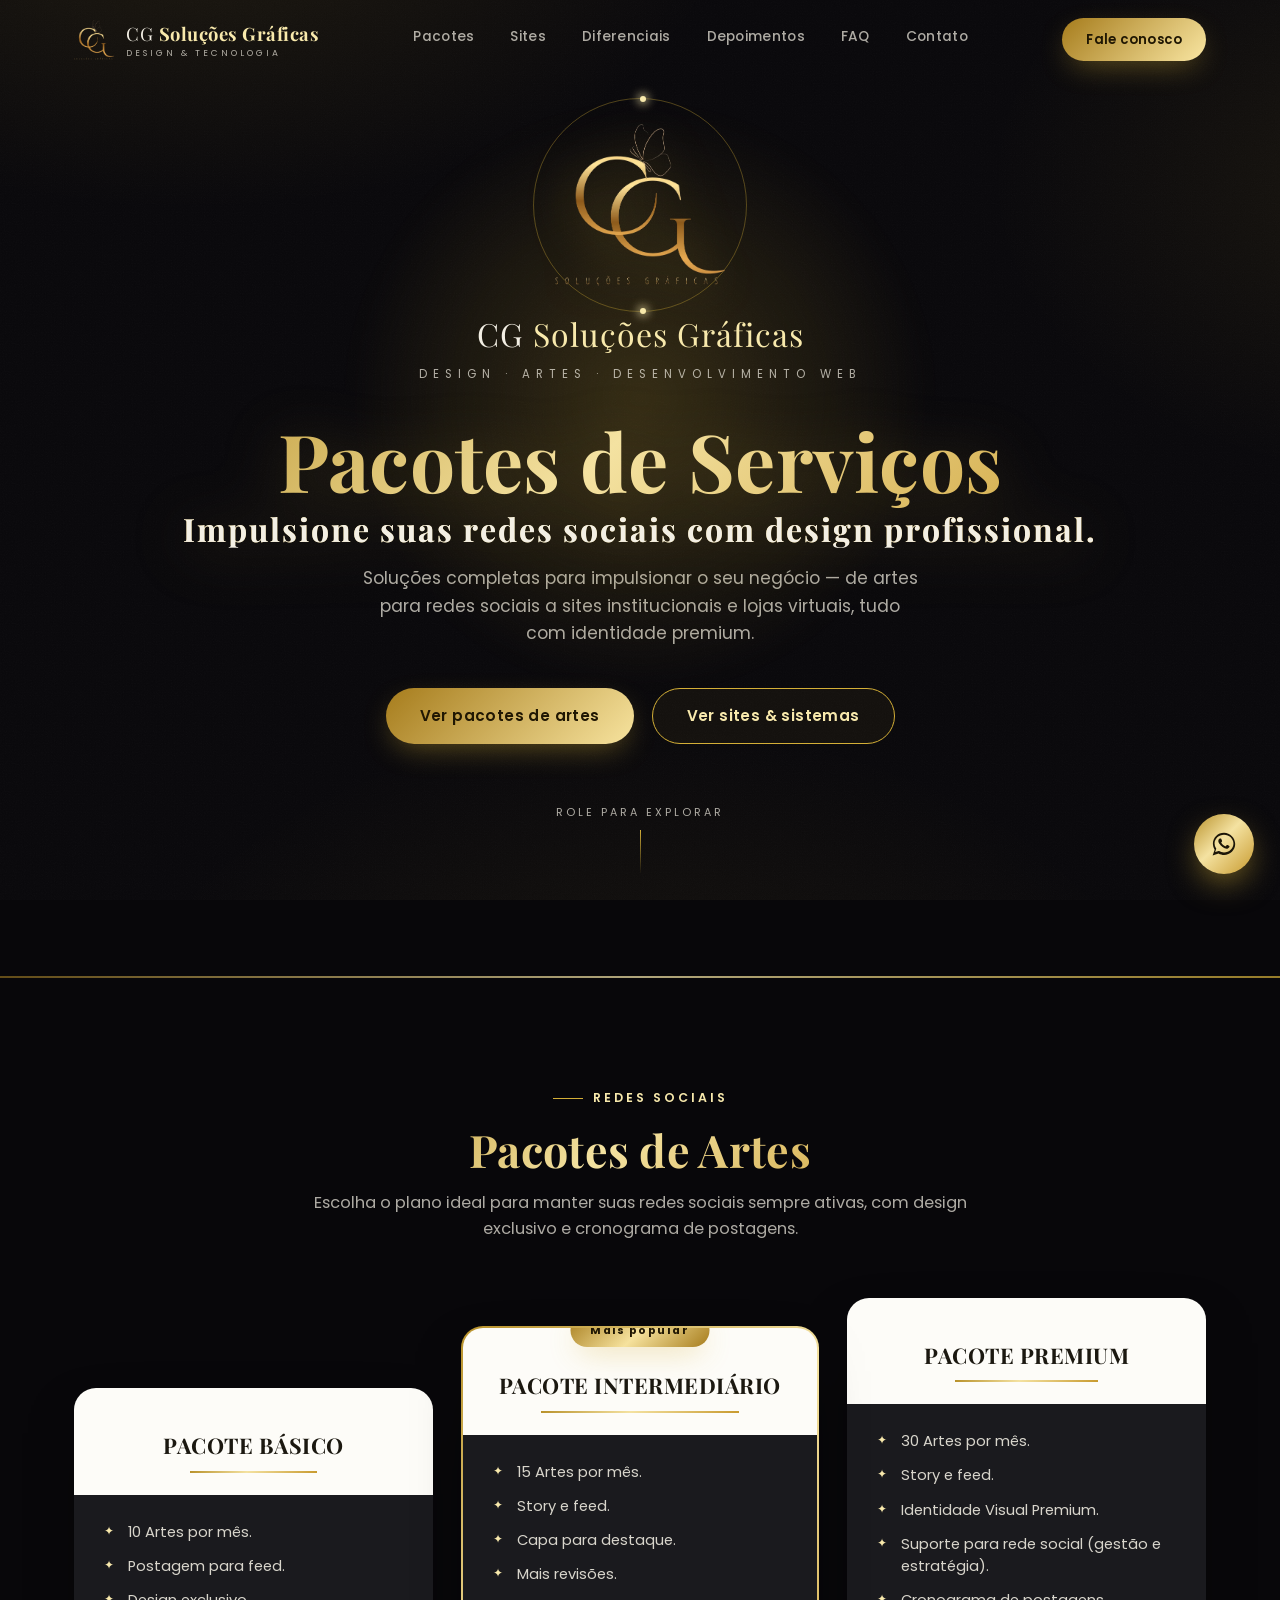
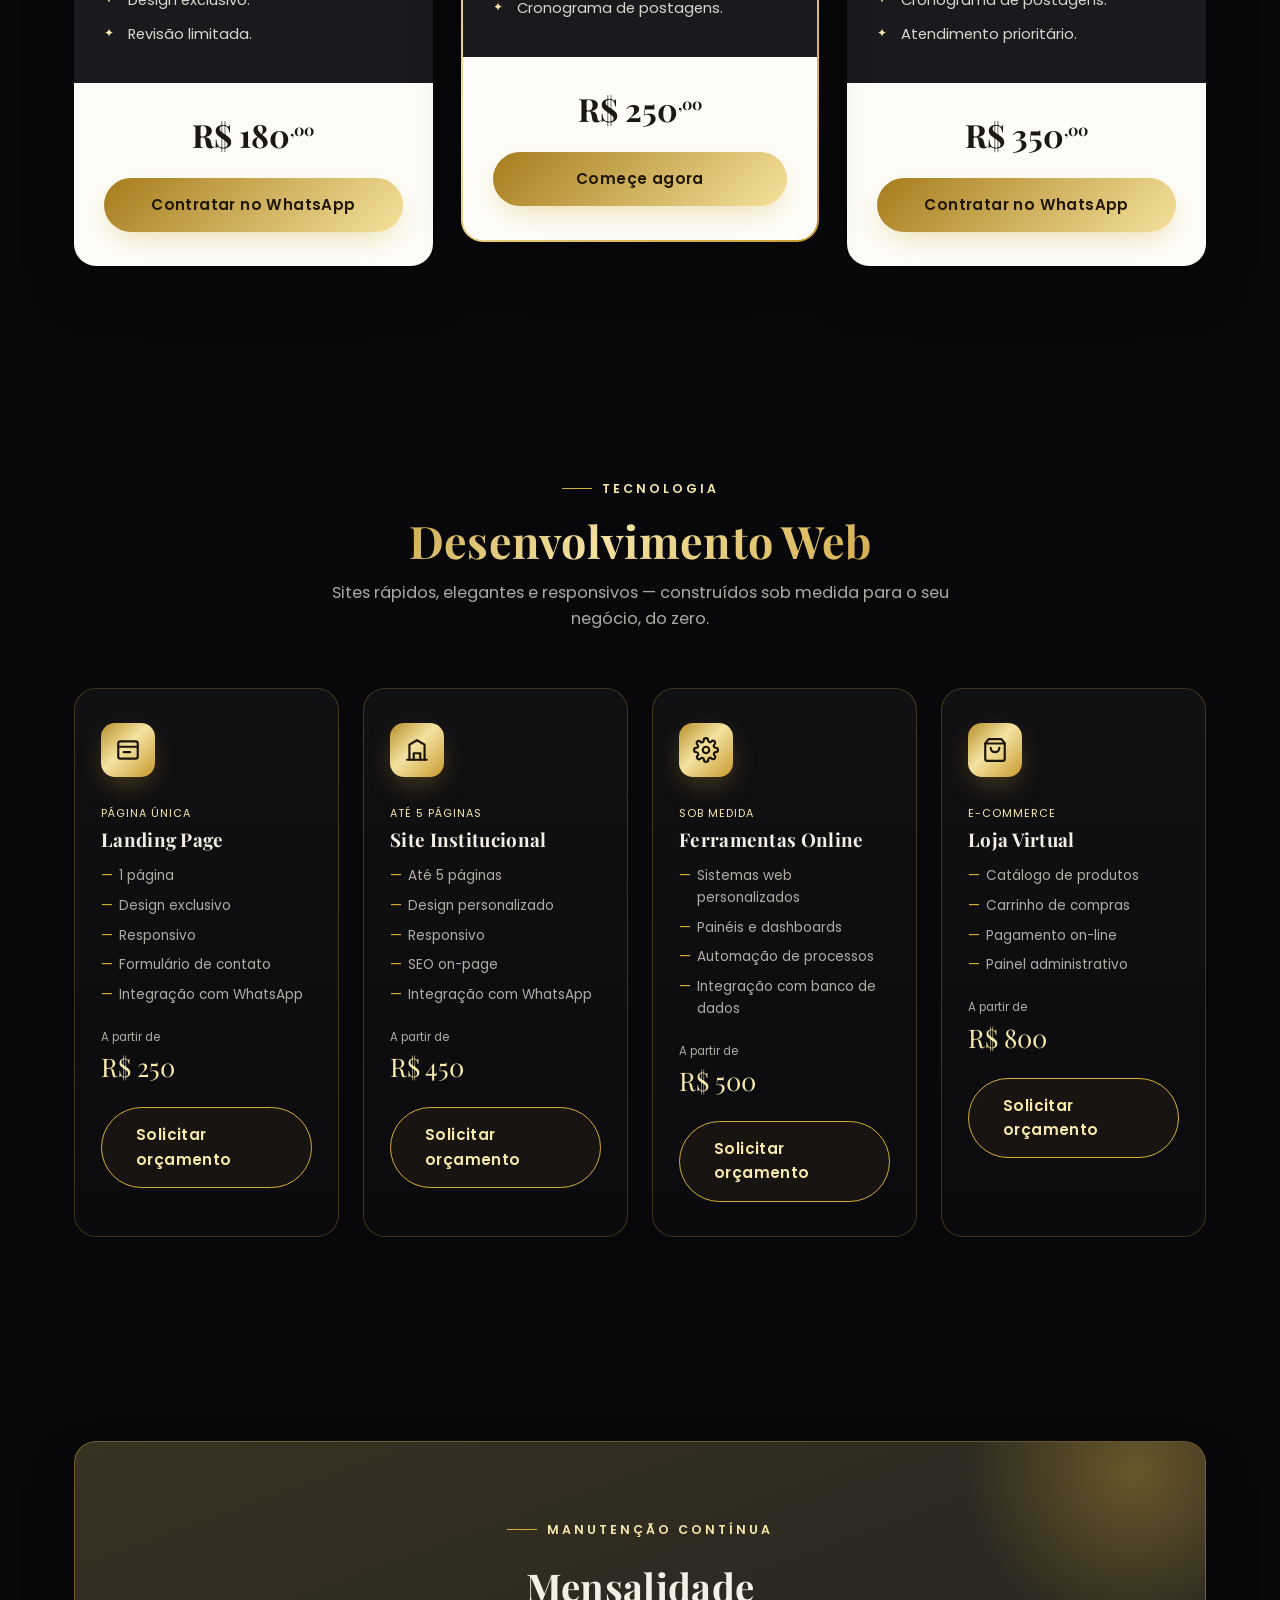
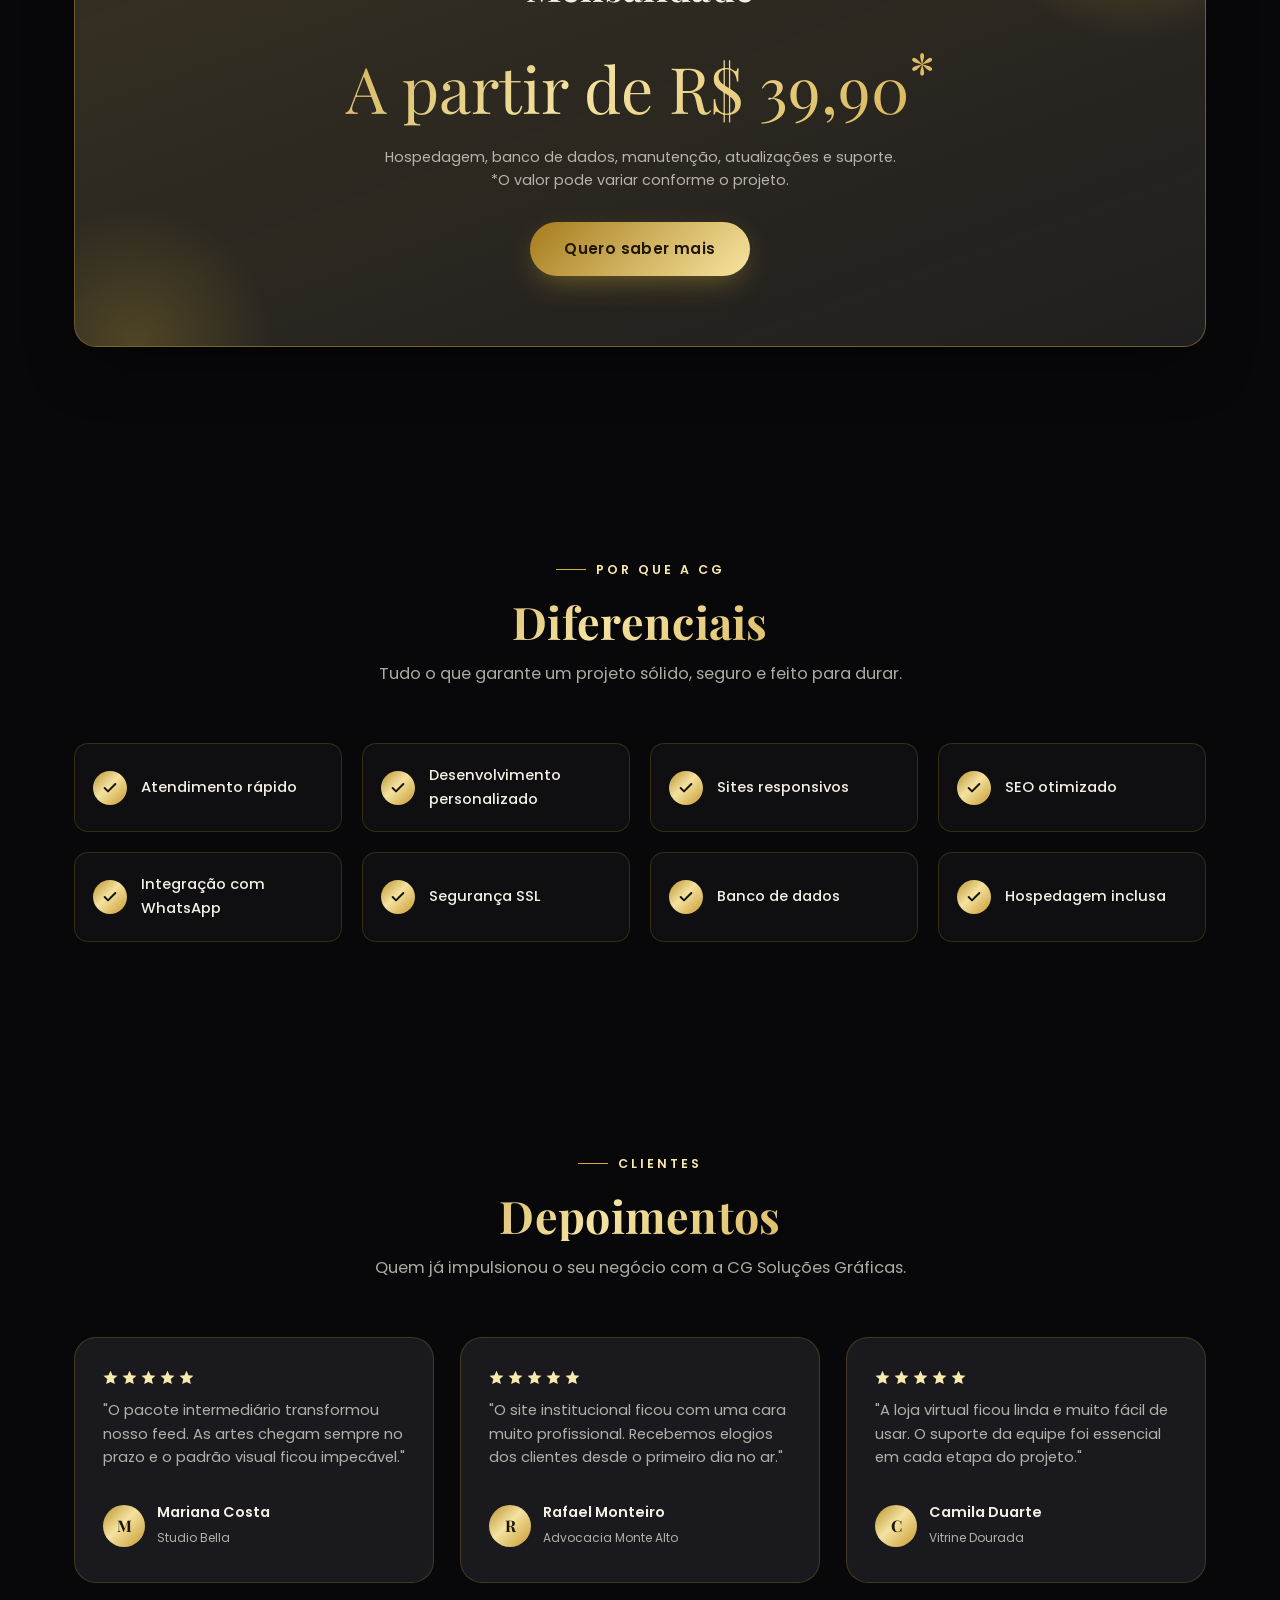
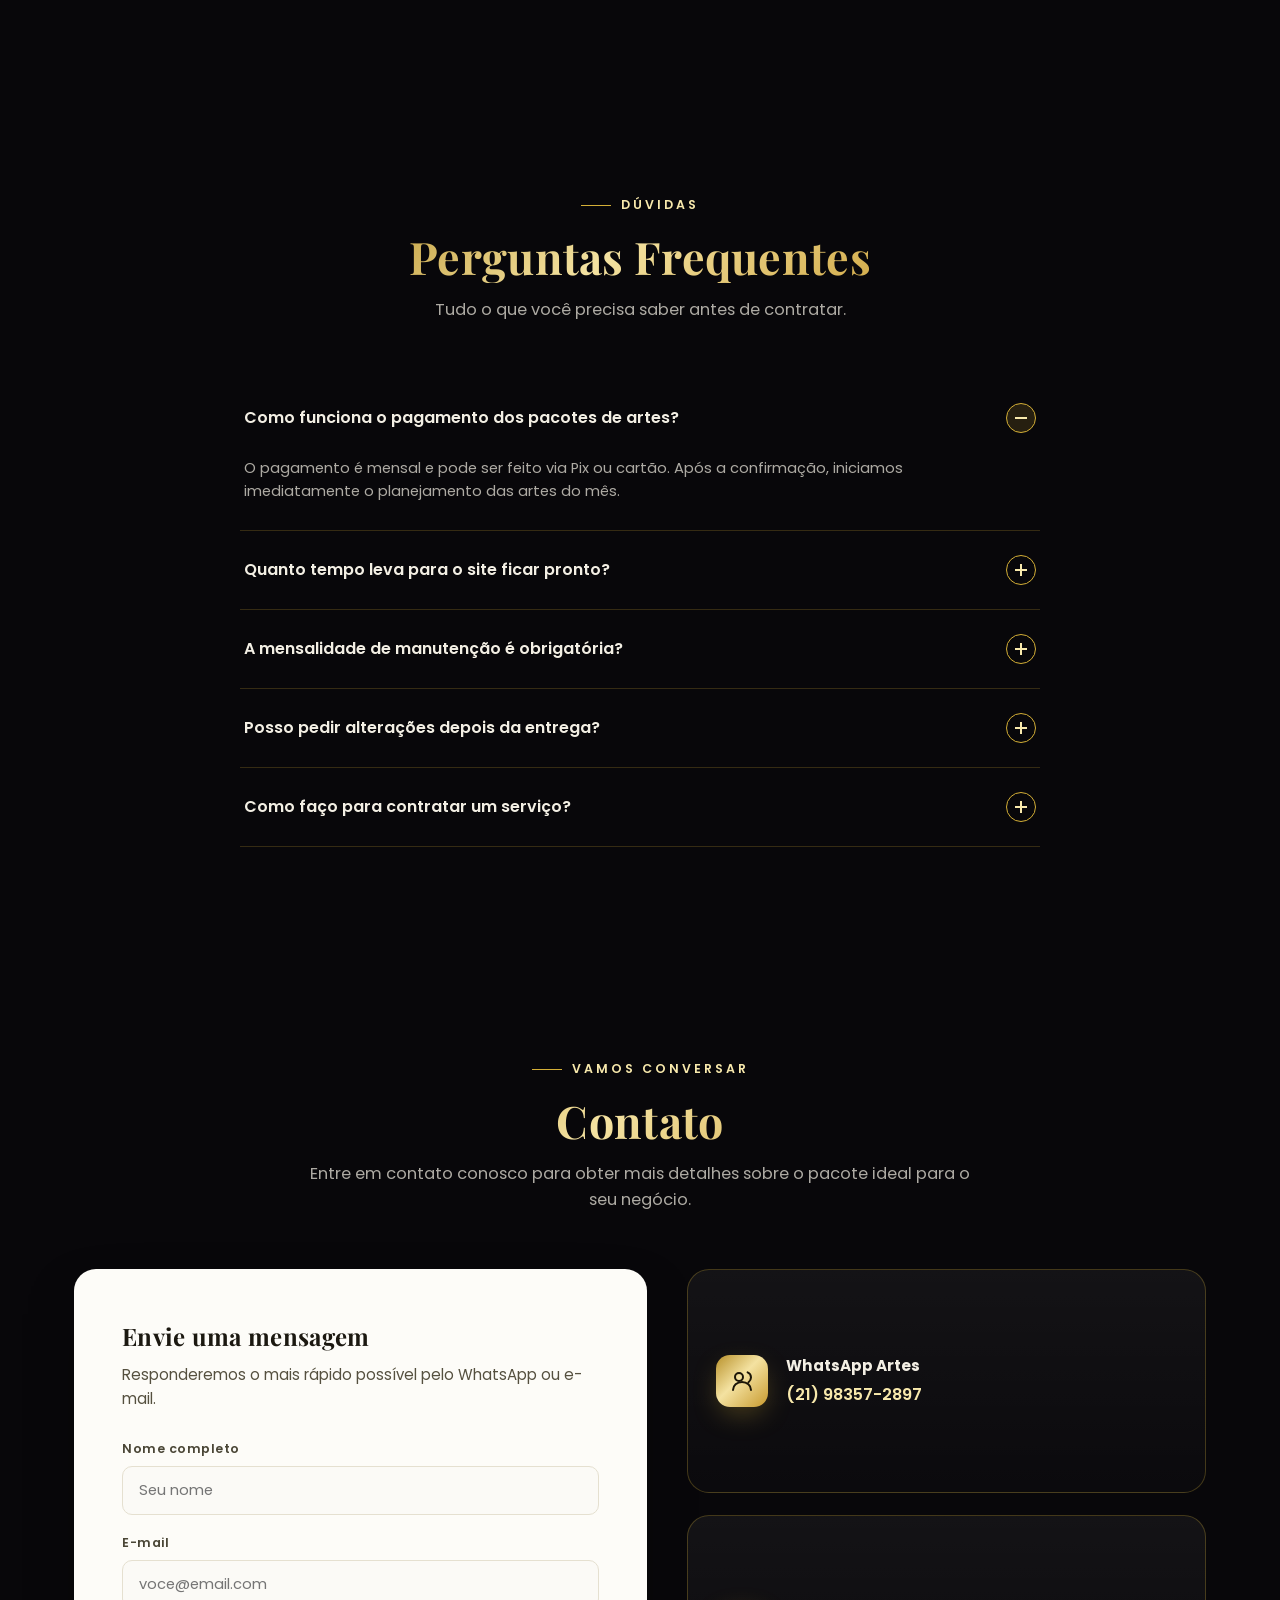
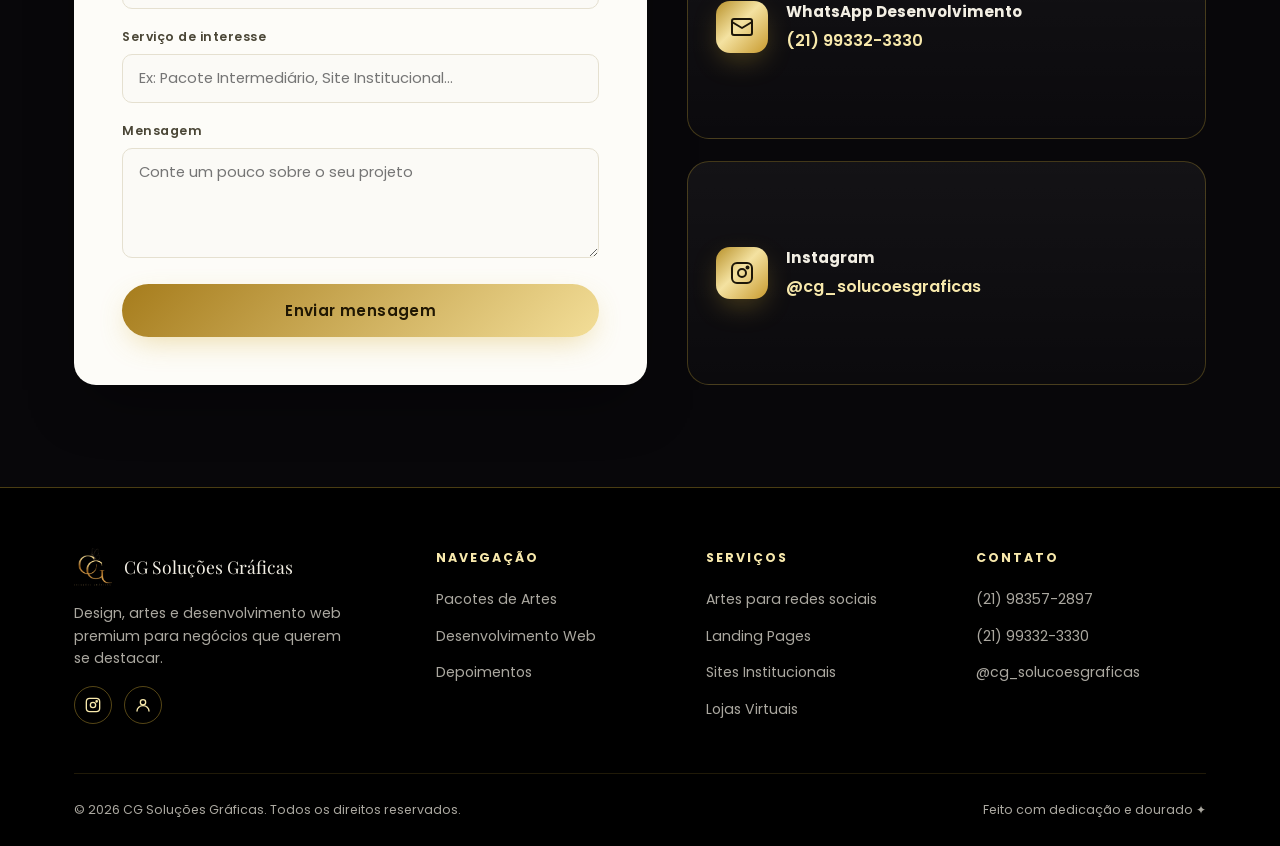
==== index.html @ 45ba1bf8 "Add files via upload" ====
<!DOCTYPE html>
<html lang="pt-BR">
<head>
<meta charset="UTF-8">
<meta name="viewport" content="width=device-width, initial-scale=1.0">
<title>CG Soluções Gráficas — Design, Artes e Desenvolvimento Web Premium</title>
<meta name="description" content="CG Soluções Gráficas: artes para redes sociais, identidade visual e desenvolvimento de sites profissionais. Atendimento rápido, design exclusivo e resultado premium.">
<link rel="icon" type="image/png" href="[data-uri]">

<link rel="preconnect" href="https://fonts.googleapis.com">
<link rel="preconnect" href="https://fonts.gstatic.com" crossorigin>
<link href="https://fonts.googleapis.com/css2?family=Playfair+Display:wght@600;700;800&family=Poppins:wght@300;400;500;600;700&display=swap" rel="stylesheet">

<link rel="stylesheet" href="style.css">
</head>
<body>

<div class="texture-bg"></div>

<!-- ==================== HEADER ==================== -->
<header class="header" id="header">
  <div class="container">
    <a href="#topo" class="brand">
      <img src="[data-uri]" alt="Logo CG Soluções Gráficas">
      <div>
        <span class="brand-name">CG <b>Soluções Gráficas</b></span>
        <span class="brand-tag">Design &amp; Tecnologia</span>
      </div>
    </a>

    <nav class="nav-links" id="navLinks">
      <a href="#pacotes" class="nav-link-item">Pacotes</a>
      <a href="#desenvolvimento" class="nav-link-item">Sites</a>
      <a href="#diferenciais" class="nav-link-item">Diferenciais</a>
      <a href="#depoimentos" class="nav-link-item">Depoimentos</a>
      <a href="#faq" class="nav-link-item">FAQ</a>
      <a href="#contato" class="nav-link-item">Contato</a>
    </nav>

    <div class="header-cta">
      <a href="https://wa.me/5521983572897" target="_blank" rel="noopener" class="btn btn-gold">Fale conosco</a>
    </div>

    <button class="menu-toggle" id="menuToggle" aria-label="Abrir menu" aria-expanded="false">
      <span></span><span></span><span></span>
    </button>
  </div>
</header>

<!-- ==================== HERO ==================== -->
<section class="hero" id="topo">
  <div class="hero-glow" aria-hidden="true"></div>
  <div class="container">
    <div class="hero-frame">
      <div class="hero-logo-wrap">
        <div class="ring" aria-hidden="true"></div>
        <img src="[data-uri]" alt="CG Soluções Gráficas" class="hero-logo-img">
      </div>
      <p class="hero-brand-line">CG <span>Soluções Gráficas</span></p>
      <p class="hero-brand-sub">Design · Artes · Desenvolvimento Web</p>
    </div>

    <h1 class="reveal is-visible">Pacotes de Serviços<em>Impulsione suas redes sociais com design profissional.</em></h1>

    <p class="lead reveal is-visible reveal-delay-1">
      Soluções completas para impulsionar o seu negócio — de artes para redes sociais a sites institucionais e lojas virtuais, tudo com identidade premium.
    </p>

    <div class="hero-actions reveal is-visible reveal-delay-2">
      <a href="#pacotes" class="btn btn-gold">Ver pacotes de artes</a>
      <a href="#desenvolvimento" class="btn btn-outline">Ver sites &amp; sistemas</a>
    </div>

    <div class="scroll-cue">
      <span>Role para explorar</span>
      <span class="line"></span>
    </div>
  </div>
</section>

<div class="gold-divider" aria-hidden="true"></div>

<!-- ==================== PACOTES DE ARTES ==================== -->
<section id="pacotes">
  <div class="container">
    <div class="section-head reveal">
      <span class="eyebrow">Redes sociais</span>
      <h2>Pacotes de Artes</h2>
      <p>Escolha o plano ideal para manter suas redes sociais sempre ativas, com design exclusivo e cronograma de postagens.</p>
    </div>

    <div class="pricing-grid">

      <!-- BÁSICO -->
      <article class="price-card reveal reveal-delay-1">
        <div class="price-head">
          <h3>Pacote Básico</h3>
        </div>
        <div class="price-body">
          <ul>
            <li>10 Artes por mês.</li>
            <li>Postagem para feed.</li>
            <li>Design exclusivo.</li>
            <li>Revisão limitada.</li>
          </ul>
        </div>
        <div class="price-value">
          <span class="amount">R$ 180<sup>,00</sup></span>
        </div>
        <div class="price-footer">
          <a href="https://wa.me/5521983572897" target="_blank" rel="noopener" class="btn btn-gold btn-block">Contratar no WhatsApp</a>
        </div>
      </article>

      <!-- INTERMEDIÁRIO -->
      <article class="price-card featured reveal reveal-delay-2">
        <span class="price-badge">Mais popular</span>
        <div class="price-head">
          <h3>Pacote Intermediário</h3>
        </div>
        <div class="price-body">
          <ul>
            <li>15 Artes por mês.</li>
            <li>Story e feed.</li>
            <li>Capa para destaque.</li>
            <li>Mais revisões.</li>
            <li>Cronograma de postagens.</li>
          </ul>
        </div>
        <div class="price-value">
          <span class="amount">R$ 250<sup>,00</sup></span>
        </div>
        <div class="price-footer">
          <a href="https://wa.me/5521983572897" target="_blank" rel="noopener" class="btn btn-gold btn-block">Começe agora</a>
        </div>
      </article>

      <!-- PREMIUM -->
      <article class="price-card reveal reveal-delay-3">
        <div class="price-head">
          <h3>Pacote Premium</h3>
        </div>
        <div class="price-body">
          <ul>
            <li>30 Artes por mês.</li>
            <li>Story e feed.</li>
            <li>Identidade Visual Premium.</li>
            <li>Suporte para rede social (gestão e estratégia).</li>
            <li>Cronograma de postagens.</li>
            <li>Atendimento prioritário.</li>
          </ul>
        </div>
        <div class="price-value">
          <span class="amount">R$ 350<sup>,00</sup></span>
        </div>
        <div class="price-footer">
          <a href="https://wa.me/5521983572897" target="_blank" rel="noopener" class="btn btn-gold btn-block">Contratar no WhatsApp</a>
        </div>
      </article>

    </div>
  </div>
</section>

<!-- ==================== DESENVOLVIMENTO WEB ==================== -->
<section id="desenvolvimento">
  <div class="container">
    <div class="section-head reveal">
      <span class="eyebrow">Tecnologia</span>
      <h2>Desenvolvimento Web</h2>
      <p>Sites rápidos, elegantes e responsivos — construídos sob medida para o seu negócio, do zero.</p>
    </div>

    <div class="dev-grid">

      <!-- LANDING PAGE -->
      <article class="dev-card reveal reveal-delay-1">
        <div class="dev-icon">
          <svg viewBox="0 0 24 24" fill="none" stroke-width="2" stroke-linecap="round" stroke-linejoin="round"><rect x="3" y="4" width="18" height="16" rx="2"/><path d="M3 9h18"/><path d="M8 14h6"/></svg>
        </div>
        <span class="tagline">Página única</span>
        <h3>Landing Page</h3>
        <ul>
          <li>1 página</li>
          <li>Design exclusivo</li>
          <li>Responsivo</li>
          <li>Formulário de contato</li>
          <li>Integração com WhatsApp</li>
        </ul>
        <div class="dev-price">
          <span class="from">A partir de</span>
          <span class="value">R$ 250</span>
        </div>
        <a href="https://wa.me/5521993323330" target="_blank" rel="noopener" class="btn btn-outline btn-block">Solicitar orçamento</a>
      </article>

      <!-- SITE INSTITUCIONAL -->
      <article class="dev-card reveal reveal-delay-2">
        <div class="dev-icon">
          <svg viewBox="0 0 24 24" fill="none" stroke-width="2" stroke-linecap="round" stroke-linejoin="round"><path d="M3 21h18"/><path d="M5 21V7l7-4 7 4v14"/><path d="M9 21v-6h6v6"/></svg>
        </div>
        <span class="tagline">Até 5 páginas</span>
        <h3>Site Institucional</h3>
        <ul>
          <li>Até 5 páginas</li>
          <li>Design personalizado</li>
          <li>Responsivo</li>
          <li>SEO on-page</li>
          <li>Integração com WhatsApp</li>
        </ul>
        <div class="dev-price">
          <span class="from">A partir de</span>
          <span class="value">R$ 450</span>
        </div>
        <a href="https://wa.me/5521993323330" target="_blank" rel="noopener" class="btn btn-outline btn-block">Solicitar orçamento</a>
      </article>

      <!-- FERRAMENTAS ONLINE -->
      <article class="dev-card reveal reveal-delay-3">
        <div class="dev-icon">
          <svg viewBox="0 0 24 24" fill="none" stroke-width="2" stroke-linecap="round" stroke-linejoin="round"><circle cx="12" cy="12" r="3"/><path d="M19.4 15a1.6 1.6 0 0 0 .3 1.8l.1.1a2 2 0 1 1-2.8 2.8l-.1-.1a1.6 1.6 0 0 0-1.8-.3 1.6 1.6 0 0 0-1 1.5V21a2 2 0 1 1-4 0v-.1a1.6 1.6 0 0 0-1-1.5 1.6 1.6 0 0 0-1.8.3l-.1.1a2 2 0 1 1-2.8-2.8l.1-.1a1.6 1.6 0 0 0 .3-1.8 1.6 1.6 0 0 0-1.5-1H3a2 2 0 1 1 0-4h.1a1.6 1.6 0 0 0 1.5-1 1.6 1.6 0 0 0-.3-1.8l-.1-.1a2 2 0 1 1 2.8-2.8l.1.1a1.6 1.6 0 0 0 1.8.3h0a1.6 1.6 0 0 0 1-1.5V3a2 2 0 1 1 4 0v.1a1.6 1.6 0 0 0 1 1.5h0a1.6 1.6 0 0 0 1.8-.3l.1-.1a2 2 0 1 1 2.8 2.8l-.1.1a1.6 1.6 0 0 0-.3 1.8v0a1.6 1.6 0 0 0 1.5 1H21a2 2 0 1 1 0 4h-.1a1.6 1.6 0 0 0-1.5 1z"/></svg>
        </div>
        <span class="tagline">Sob medida</span>
        <h3>Ferramentas Online</h3>
        <ul>
          <li>Sistemas web personalizados</li>
          <li>Painéis e dashboards</li>
          <li>Automação de processos</li>
          <li>Integração com banco de dados</li>
        </ul>
        <div class="dev-price">
          <span class="from">A partir de</span>
          <span class="value">R$ 500</span>
        </div>
        <a href="https://wa.me/5521993323330" target="_blank" rel="noopener" class="btn btn-outline btn-block">Solicitar orçamento</a>
      </article>

      <!-- LOJA VIRTUAL -->
      <article class="dev-card reveal reveal-delay-4">
        <div class="dev-icon">
          <svg viewBox="0 0 24 24" fill="none" stroke-width="2" stroke-linecap="round" stroke-linejoin="round"><path d="M6 2 3 6v14a2 2 0 0 0 2 2h14a2 2 0 0 0 2-2V6l-3-4Z"/><path d="M3 6h18"/><path d="M16 10a4 4 0 0 1-8 0"/></svg>
        </div>
        <span class="tagline">E-commerce</span>
        <h3>Loja Virtual</h3>
        <ul>
          <li>Catálogo de produtos</li>
          <li>Carrinho de compras</li>
          <li>Pagamento on-line</li>
          <li>Painel administrativo</li>
        </ul>
        <div class="dev-price">
          <span class="from">A partir de</span>
          <span class="value">R$ 800</span>
        </div>
        <a href="https://wa.me/5521993323330" target="_blank" rel="noopener" class="btn btn-outline btn-block">Solicitar orçamento</a>
      </article>

    </div>
  </div>
</section>

<!-- ==================== MENSALIDADE ==================== -->
<section id="mensalidade">
  <div class="container">
    <div class="plan-banner reveal">
      <span class="eyebrow">Manutenção contínua</span>
      <h2>Mensalidade</h2>
      <p class="plan-price">A partir de R$ 39,90<sup>*</sup></p>
      <p class="plan-note">Hospedagem, banco de dados, manutenção, atualizações e suporte. *O valor pode variar conforme o projeto.</p>
      <a href="https://wa.me/5521993323330" target="_blank" rel="noopener" class="btn btn-gold">Quero saber mais</a>
    </div>
  </div>
</section>

<!-- ==================== DIFERENCIAIS ==================== -->
<section id="diferenciais">
  <div class="container">
    <div class="section-head reveal">
      <span class="eyebrow">Por que a CG</span>
      <h2>Diferenciais</h2>
      <p>Tudo o que garante um projeto sólido, seguro e feito para durar.</p>
    </div>

    <div class="diff-grid">
      <div class="diff-item reveal reveal-delay-1"><span class="check"><svg viewBox="0 0 24 24" fill="none" stroke-width="3" stroke-linecap="round" stroke-linejoin="round"><path d="M20 6 9 17l-5-5"/></svg></span><span class="label">Atendimento rápido</span></div>
      <div class="diff-item reveal reveal-delay-2"><span class="check"><svg viewBox="0 0 24 24" fill="none" stroke-width="3" stroke-linecap="round" stroke-linejoin="round"><path d="M20 6 9 17l-5-5"/></svg></span><span class="label">Desenvolvimento personalizado</span></div>
      <div class="diff-item reveal reveal-delay-3"><span class="check"><svg viewBox="0 0 24 24" fill="none" stroke-width="3" stroke-linecap="round" stroke-linejoin="round"><path d="M20 6 9 17l-5-5"/></svg></span><span class="label">Sites responsivos</span></div>
      <div class="diff-item reveal reveal-delay-4"><span class="check"><svg viewBox="0 0 24 24" fill="none" stroke-width="3" stroke-linecap="round" stroke-linejoin="round"><path d="M20 6 9 17l-5-5"/></svg></span><span class="label">SEO otimizado</span></div>
      <div class="diff-item reveal reveal-delay-1"><span class="check"><svg viewBox="0 0 24 24" fill="none" stroke-width="3" stroke-linecap="round" stroke-linejoin="round"><path d="M20 6 9 17l-5-5"/></svg></span><span class="label">Integração com WhatsApp</span></div>
      <div class="diff-item reveal reveal-delay-2"><span class="check"><svg viewBox="0 0 24 24" fill="none" stroke-width="3" stroke-linecap="round" stroke-linejoin="round"><path d="M20 6 9 17l-5-5"/></svg></span><span class="label">Segurança SSL</span></div>
      <div class="diff-item reveal reveal-delay-3"><span class="check"><svg viewBox="0 0 24 24" fill="none" stroke-width="3" stroke-linecap="round" stroke-linejoin="round"><path d="M20 6 9 17l-5-5"/></svg></span><span class="label">Banco de dados</span></div>
      <div class="diff-item reveal reveal-delay-4"><span class="check"><svg viewBox="0 0 24 24" fill="none" stroke-width="3" stroke-linecap="round" stroke-linejoin="round"><path d="M20 6 9 17l-5-5"/></svg></span><span class="label">Hospedagem inclusa</span></div>
    </div>
  </div>
</section>

<!-- ==================== DEPOIMENTOS ==================== -->
<section id="depoimentos">
  <div class="container">
    <div class="section-head reveal">
      <span class="eyebrow">Clientes</span>
      <h2>Depoimentos</h2>
      <p>Quem já impulsionou o seu negócio com a CG Soluções Gráficas.</p>
    </div>

    <div class="testi-grid">
      <article class="testi-card reveal reveal-delay-1">
        <div class="testi-stars">
          <svg viewBox="0 0 20 20"><path d="M10 1l2.7 6 6.6.6-5 4.4 1.5 6.5L10 15.9 4.2 18.5l1.5-6.5-5-4.4 6.6-.6z"/></svg>
          <svg viewBox="0 0 20 20"><path d="M10 1l2.7 6 6.6.6-5 4.4 1.5 6.5L10 15.9 4.2 18.5l1.5-6.5-5-4.4 6.6-.6z"/></svg>
          <svg viewBox="0 0 20 20"><path d="M10 1l2.7 6 6.6.6-5 4.4 1.5 6.5L10 15.9 4.2 18.5l1.5-6.5-5-4.4 6.6-.6z"/></svg>
          <svg viewBox="0 0 20 20"><path d="M10 1l2.7 6 6.6.6-5 4.4 1.5 6.5L10 15.9 4.2 18.5l1.5-6.5-5-4.4 6.6-.6z"/></svg>
          <svg viewBox="0 0 20 20"><path d="M10 1l2.7 6 6.6.6-5 4.4 1.5 6.5L10 15.9 4.2 18.5l1.5-6.5-5-4.4 6.6-.6z"/></svg>
        </div>
        <p class="text">"O pacote intermediário transformou nosso feed. As artes chegam sempre no prazo e o padrão visual ficou impecável."</p>
        <div class="testi-author">
          <div class="testi-avatar">M</div>
          <div><h5>Mariana Costa</h5><span>Studio Bella</span></div>
        </div>
      </article>

      <article class="testi-card reveal reveal-delay-2">
        <div class="testi-stars">
          <svg viewBox="0 0 20 20"><path d="M10 1l2.7 6 6.6.6-5 4.4 1.5 6.5L10 15.9 4.2 18.5l1.5-6.5-5-4.4 6.6-.6z"/></svg>
          <svg viewBox="0 0 20 20"><path d="M10 1l2.7 6 6.6.6-5 4.4 1.5 6.5L10 15.9 4.2 18.5l1.5-6.5-5-4.4 6.6-.6z"/></svg>
          <svg viewBox="0 0 20 20"><path d="M10 1l2.7 6 6.6.6-5 4.4 1.5 6.5L10 15.9 4.2 18.5l1.5-6.5-5-4.4 6.6-.6z"/></svg>
          <svg viewBox="0 0 20 20"><path d="M10 1l2.7 6 6.6.6-5 4.4 1.5 6.5L10 15.9 4.2 18.5l1.5-6.5-5-4.4 6.6-.6z"/></svg>
          <svg viewBox="0 0 20 20"><path d="M10 1l2.7 6 6.6.6-5 4.4 1.5 6.5L10 15.9 4.2 18.5l1.5-6.5-5-4.4 6.6-.6z"/></svg>
        </div>
        <p class="text">"O site institucional ficou com uma cara muito profissional. Recebemos elogios dos clientes desde o primeiro dia no ar."</p>
        <div class="testi-author">
          <div class="testi-avatar">R</div>
          <div><h5>Rafael Monteiro</h5><span>Advocacia Monte Alto</span></div>
        </div>
      </article>

      <article class="testi-card reveal reveal-delay-3">
        <div class="testi-stars">
          <svg viewBox="0 0 20 20"><path d="M10 1l2.7 6 6.6.6-5 4.4 1.5 6.5L10 15.9 4.2 18.5l1.5-6.5-5-4.4 6.6-.6z"/></svg>
          <svg viewBox="0 0 20 20"><path d="M10 1l2.7 6 6.6.6-5 4.4 1.5 6.5L10 15.9 4.2 18.5l1.5-6.5-5-4.4 6.6-.6z"/></svg>
          <svg viewBox="0 0 20 20"><path d="M10 1l2.7 6 6.6.6-5 4.4 1.5 6.5L10 15.9 4.2 18.5l1.5-6.5-5-4.4 6.6-.6z"/></svg>
          <svg viewBox="0 0 20 20"><path d="M10 1l2.7 6 6.6.6-5 4.4 1.5 6.5L10 15.9 4.2 18.5l1.5-6.5-5-4.4 6.6-.6z"/></svg>
          <svg viewBox="0 0 20 20"><path d="M10 1l2.7 6 6.6.6-5 4.4 1.5 6.5L10 15.9 4.2 18.5l1.5-6.5-5-4.4 6.6-.6z"/></svg>
        </div>
        <p class="text">"A loja virtual ficou linda e muito fácil de usar. O suporte da equipe foi essencial em cada etapa do projeto."</p>
        <div class="testi-author">
          <div class="testi-avatar">C</div>
          <div><h5>Camila Duarte</h5><span>Vitrine Dourada</span></div>
        </div>
      </article>
    </div>
  </div>
</section>

<!-- ==================== FAQ ==================== -->
<section id="faq">
  <div class="container">
    <div class="section-head reveal">
      <span class="eyebrow">Dúvidas</span>
      <h2>Perguntas Frequentes</h2>
      <p>Tudo o que você precisa saber antes de contratar.</p>
    </div>

    <div class="faq-list reveal">
      <div class="faq-item active">
        <button class="faq-question">
          Como funciona o pagamento dos pacotes de artes?
          <span class="plus"></span>
        </button>
        <div class="faq-answer">
          <p>O pagamento é mensal e pode ser feito via Pix ou cartão. Após a confirmação, iniciamos imediatamente o planejamento das artes do mês.</p>
        </div>
      </div>
      <div class="faq-item">
        <button class="faq-question">
          Quanto tempo leva para o site ficar pronto?
          <span class="plus"></span>
        </button>
        <div class="faq-answer">
          <p>Landing pages costumam ficar prontas em até 7 dias úteis. Sites institucionais e lojas virtuais variam de 15 a 30 dias, conforme a complexidade.</p>
        </div>
      </div>
      <div class="faq-item">
        <button class="faq-question">
          A mensalidade de manutenção é obrigatória?
          <span class="plus"></span>
        </button>
        <div class="faq-answer">
          <p>Ela garante hospedagem, banco de dados, atualizações e suporte contínuo. Recomendamos fortemente para manter o site sempre no ar e seguro.</p>
        </div>
      </div>
      <div class="faq-item">
        <button class="faq-question">
          Posso pedir alterações depois da entrega?
          <span class="plus"></span>
        </button>
        <div class="faq-answer">
          <p>Sim. Cada pacote inclui um número de revisões, e ajustes adicionais podem ser orçados à parte ou incluídos no plano de manutenção.</p>
        </div>
      </div>
      <div class="faq-item">
        <button class="faq-question">
          Como faço para contratar um serviço?
          <span class="plus"></span>
        </button>
        <div class="faq-answer">
          <p>É simples: basta clicar em um dos botões de WhatsApp espalhados pelo site e falar diretamente com nossa equipe para alinhar os detalhes.</p>
        </div>
      </div>
    </div>
  </div>
</section>

<!-- ==================== CONTATO ==================== -->
<section id="contato">
  <div class="container">
    <div class="section-head reveal">
      <span class="eyebrow">Vamos conversar</span>
      <h2>Contato</h2>
      <p>Entre em contato conosco para obter mais detalhes sobre o pacote ideal para o seu negócio.</p>
    </div>

    <div class="contact-wrap">
      <form class="contact-card reveal reveal-delay-1" id="contactForm">
        <h3>Envie uma mensagem</h3>
        <p>Responderemos o mais rápido possível pelo WhatsApp ou e-mail.</p>

        <div class="field">
          <label for="nome">Nome completo</label>
          <input type="text" id="nome" name="nome" placeholder="Seu nome" required>
        </div>
        <div class="field">
          <label for="email">E-mail</label>
          <input type="email" id="email" name="email" placeholder="voce@email.com" required>
        </div>
        <div class="field">
          <label for="assunto">Serviço de interesse</label>
          <input type="text" id="assunto" name="assunto" placeholder="Ex: Pacote Intermediário, Site Institucional...">
        </div>
        <div class="field">
          <label for="mensagem">Mensagem</label>
          <textarea id="mensagem" name="mensagem" placeholder="Conte um pouco sobre o seu projeto" required></textarea>
        </div>

        <button type="submit" class="btn btn-gold btn-block">Enviar mensagem</button>
      </form>

      <div class="contact-side">
        <div class="contact-info-card reveal reveal-delay-2">
          <div class="contact-info-icon">
            <svg viewBox="0 0 24 24" fill="none" stroke-width="2" stroke-linecap="round" stroke-linejoin="round"><path d="M3 21c0-4.4 4-8 9-8s9 3.6 9 8"/><path d="M17.6 3.4A5.5 5.5 0 0 1 21 8.4c0 2.2-1.3 3.7-2.6 5"/><circle cx="9" cy="8" r="4"/></svg>
          </div>
          <div class="contact-info-text">
            <h5>WhatsApp Artes</h5>
            <a href="https://wa.me/5521983572897" target="_blank" rel="noopener">(21) 98357-2897</a>
          </div>
        </div>

        <div class="contact-info-card reveal reveal-delay-3">
          <div class="contact-info-icon">
            <svg viewBox="0 0 24 24" fill="none" stroke-width="2" stroke-linecap="round" stroke-linejoin="round"><rect x="2" y="4" width="20" height="16" rx="2"/><path d="m2 7 10 6 10-6"/></svg>
          </div>
          <div class="contact-info-text">
            <h5>WhatsApp Desenvolvimento</h5>
            <a href="https://wa.me/5521993323330" target="_blank" rel="noopener">(21) 99332-3330</a>
          </div>
        </div>

        <div class="contact-info-card reveal reveal-delay-4">
          <div class="contact-info-icon">
            <svg viewBox="0 0 24 24" fill="none" stroke-width="2" stroke-linecap="round" stroke-linejoin="round"><rect x="2" y="2" width="20" height="20" rx="5"/><circle cx="12" cy="12" r="4"/><circle cx="17.5" cy="6.5" r="1"/></svg>
          </div>
          <div class="contact-info-text">
            <h5>Instagram</h5>
            <a href="https://instagram.com/cg_solucoesgraficas" target="_blank" rel="noopener">@cg_solucoesgraficas</a>
          </div>
        </div>
      </div>
    </div>
  </div>
</section>

<!-- ==================== FOOTER ==================== -->
<footer class="footer">
  <div class="container">
    <div class="footer-top">
      <div class="footer-col">
        <div class="footer-brand">
          <img src="[data-uri]" alt="Logo CG Soluções Gráficas">
          <span>CG Soluções Gráficas</span>
        </div>
        <p>Design, artes e desenvolvimento web premium para negócios que querem se destacar.</p>
        <div class="footer-social">
          <a href="https://instagram.com/cg_solucoesgraficas" target="_blank" rel="noopener" aria-label="Instagram"><svg viewBox="0 0 24 24" fill="none" stroke-width="2" stroke-linecap="round" stroke-linejoin="round"><rect x="2" y="2" width="20" height="20" rx="5"/><circle cx="12" cy="12" r="4"/><circle cx="17.5" cy="6.5" r="1"/></svg></a>
          <a href="https://wa.me/5521983572897" target="_blank" rel="noopener" aria-label="WhatsApp"><svg viewBox="0 0 24 24" fill="none" stroke-width="2" stroke-linecap="round" stroke-linejoin="round"><path d="M3 21c0-4.4 4-8 9-8s9 3.6 9 8"/><circle cx="12" cy="8" r="4"/></svg></a>
        </div>
      </div>

      <div class="footer-col">
        <h6>Navegação</h6>
        <ul>
          <li><a href="#pacotes">Pacotes de Artes</a></li>
          <li><a href="#desenvolvimento">Desenvolvimento Web</a></li>
          <li><a href="#depoimentos">Depoimentos</a></li>
        </ul>
      </div>

      <div class="footer-col">
        <h6>Serviços</h6>
        <ul>
          <li><a href="#pacotes">Artes para redes sociais</a></li>
          <li><a href="#desenvolvimento">Landing Pages</a></li>
          <li><a href="#desenvolvimento">Sites Institucionais</a></li>
          <li><a href="#desenvolvimento">Lojas Virtuais</a></li>
        </ul>
      </div>

      <div class="footer-col">
        <h6>Contato</h6>
        <ul>
          <li><a href="https://wa.me/5521983572897" target="_blank" rel="noopener">(21) 98357-2897</a></li>
          <li><a href="https://wa.me/5521993323330" target="_blank" rel="noopener">(21) 99332-3330</a></li>
          <li><a href="https://instagram.com/cg_solucoesgraficas" target="_blank" rel="noopener">@cg_solucoesgraficas</a></li>
        </ul>
      </div>
    </div>

    <div class="footer-bottom">
      <span>© <span id="year"></span> CG Soluções Gráficas. Todos os direitos reservados.</span>
      <span>Feito com dedicação e dourado ✦</span>
    </div>
  </div>
</footer>

<!-- botões flutuantes -->
<a href="https://wa.me/5521983572897" target="_blank" rel="noopener" class="wa-float" aria-label="Falar no WhatsApp">
  <svg viewBox="0 0 32 32"><path d="M16 3C9 3 3.3 8.6 3.3 15.5c0 2.5.7 4.9 2 7L3 29l6.7-2.2c2 1.1 4.2 1.7 6.4 1.7 7 0 12.7-5.6 12.7-12.5S23 3 16 3zm0 22.7c-2 0-4-.5-5.7-1.6l-.4-.2-4 1.3 1.3-3.9-.3-.4a10.2 10.2 0 0 1-1.7-5.4C5.2 9.8 10 5.3 16 5.3s10.8 4.5 10.8 10.2S22 25.7 16 25.7zm5.9-7.6c-.3-.2-1.9-1-2.2-1s-.5-.2-.7.2-.8 1-1 1.2-.4.2-.7 0a8.7 8.7 0 0 1-2.6-1.6 9.6 9.6 0 0 1-1.8-2.2c-.2-.3 0-.5.1-.7l.5-.6c.2-.2.2-.3.3-.5s0-.4 0-.5c0-.2-.7-1.7-1-2.3s-.5-.5-.7-.5h-.6a1.2 1.2 0 0 0-.9.4 3.5 3.5 0 0 0-1.1 2.6c0 1.5 1.1 3 1.3 3.2s2.2 3.4 5.3 4.7a17.9 17.9 0 0 0 1.8.7 4.3 4.3 0 0 0 2 .1 3.2 3.2 0 0 0 2.1-1.5 2.6 2.6 0 0 0 .2-1.5c-.1-.1-.3-.2-.6-.4z"/></svg>
</a>

<button class="to-top" id="toTop" aria-label="Voltar ao topo">
  <svg viewBox="0 0 24 24" fill="none" stroke-width="2" stroke-linecap="round" stroke-linejoin="round"><path d="M12 19V5"/><path d="m5 12 7-7 7 7"/></svg>
</button>

<script src="script.js"></script>
</body>
</html>
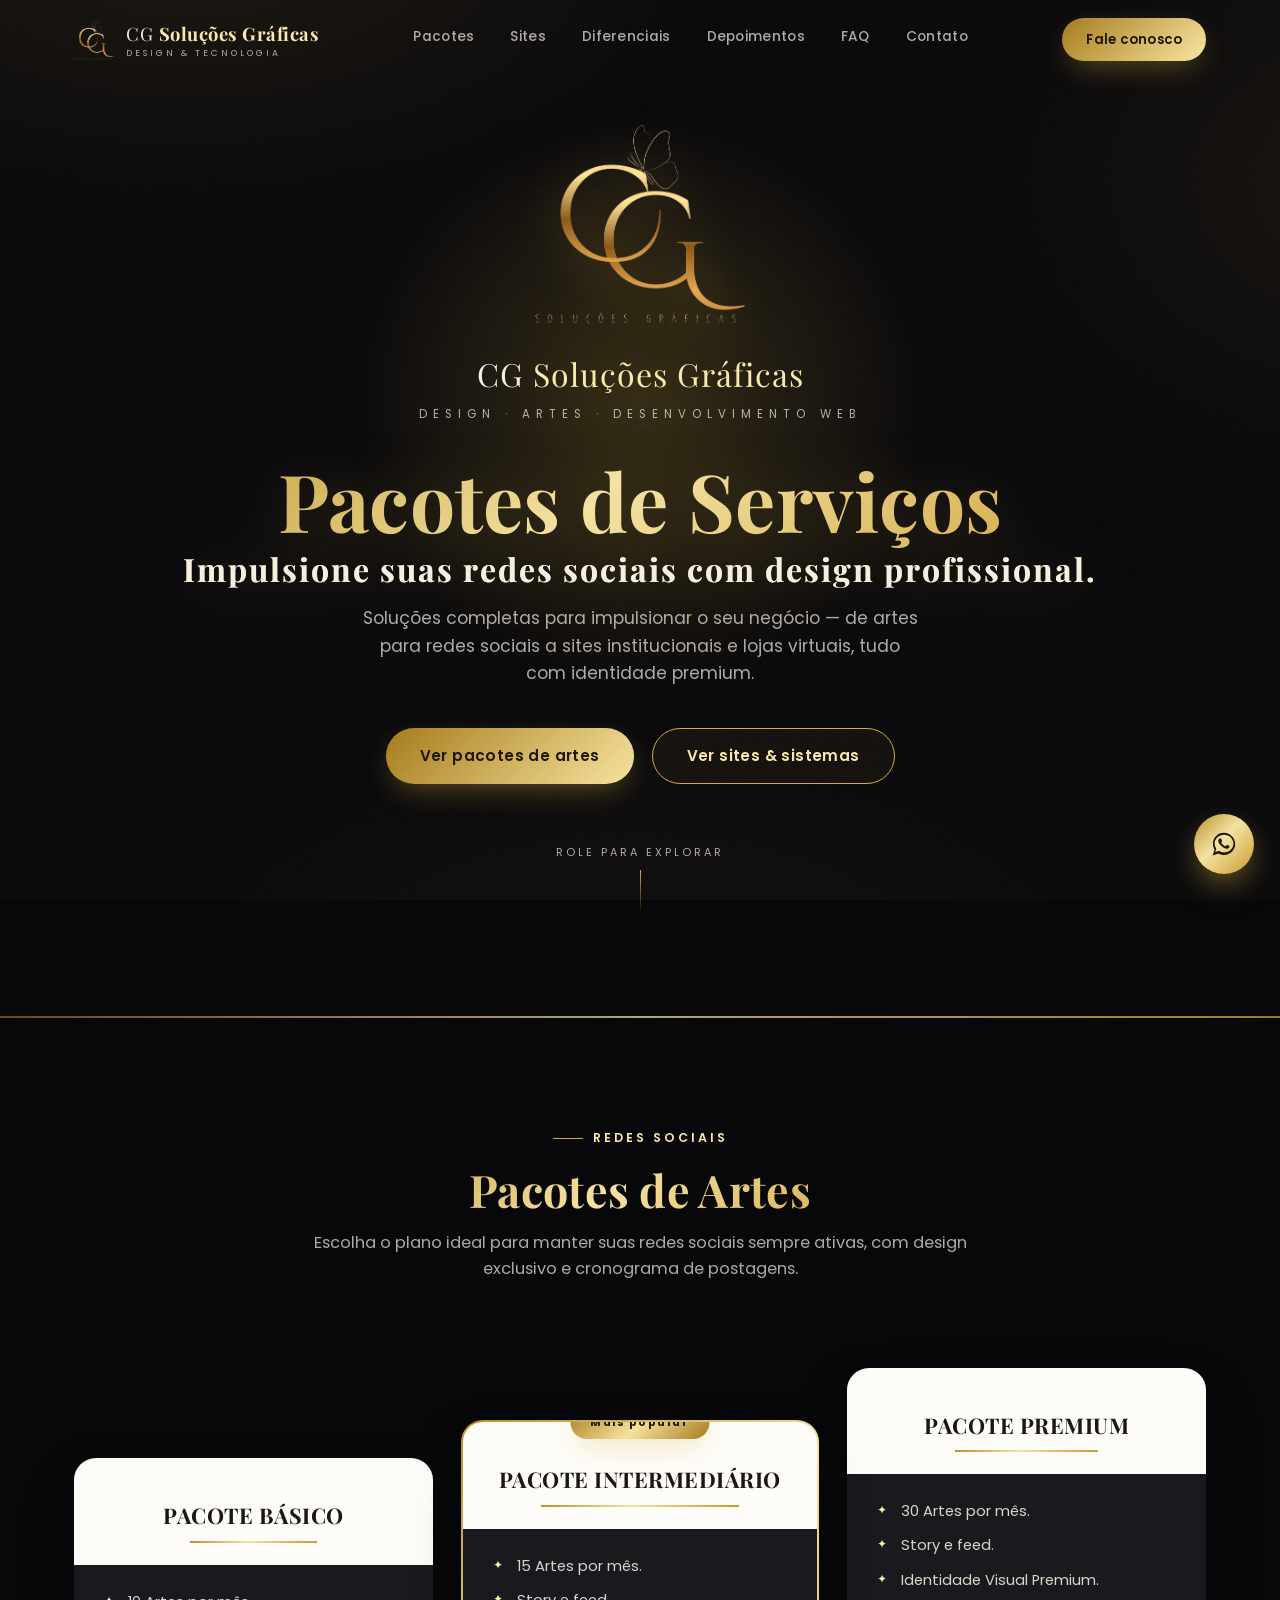
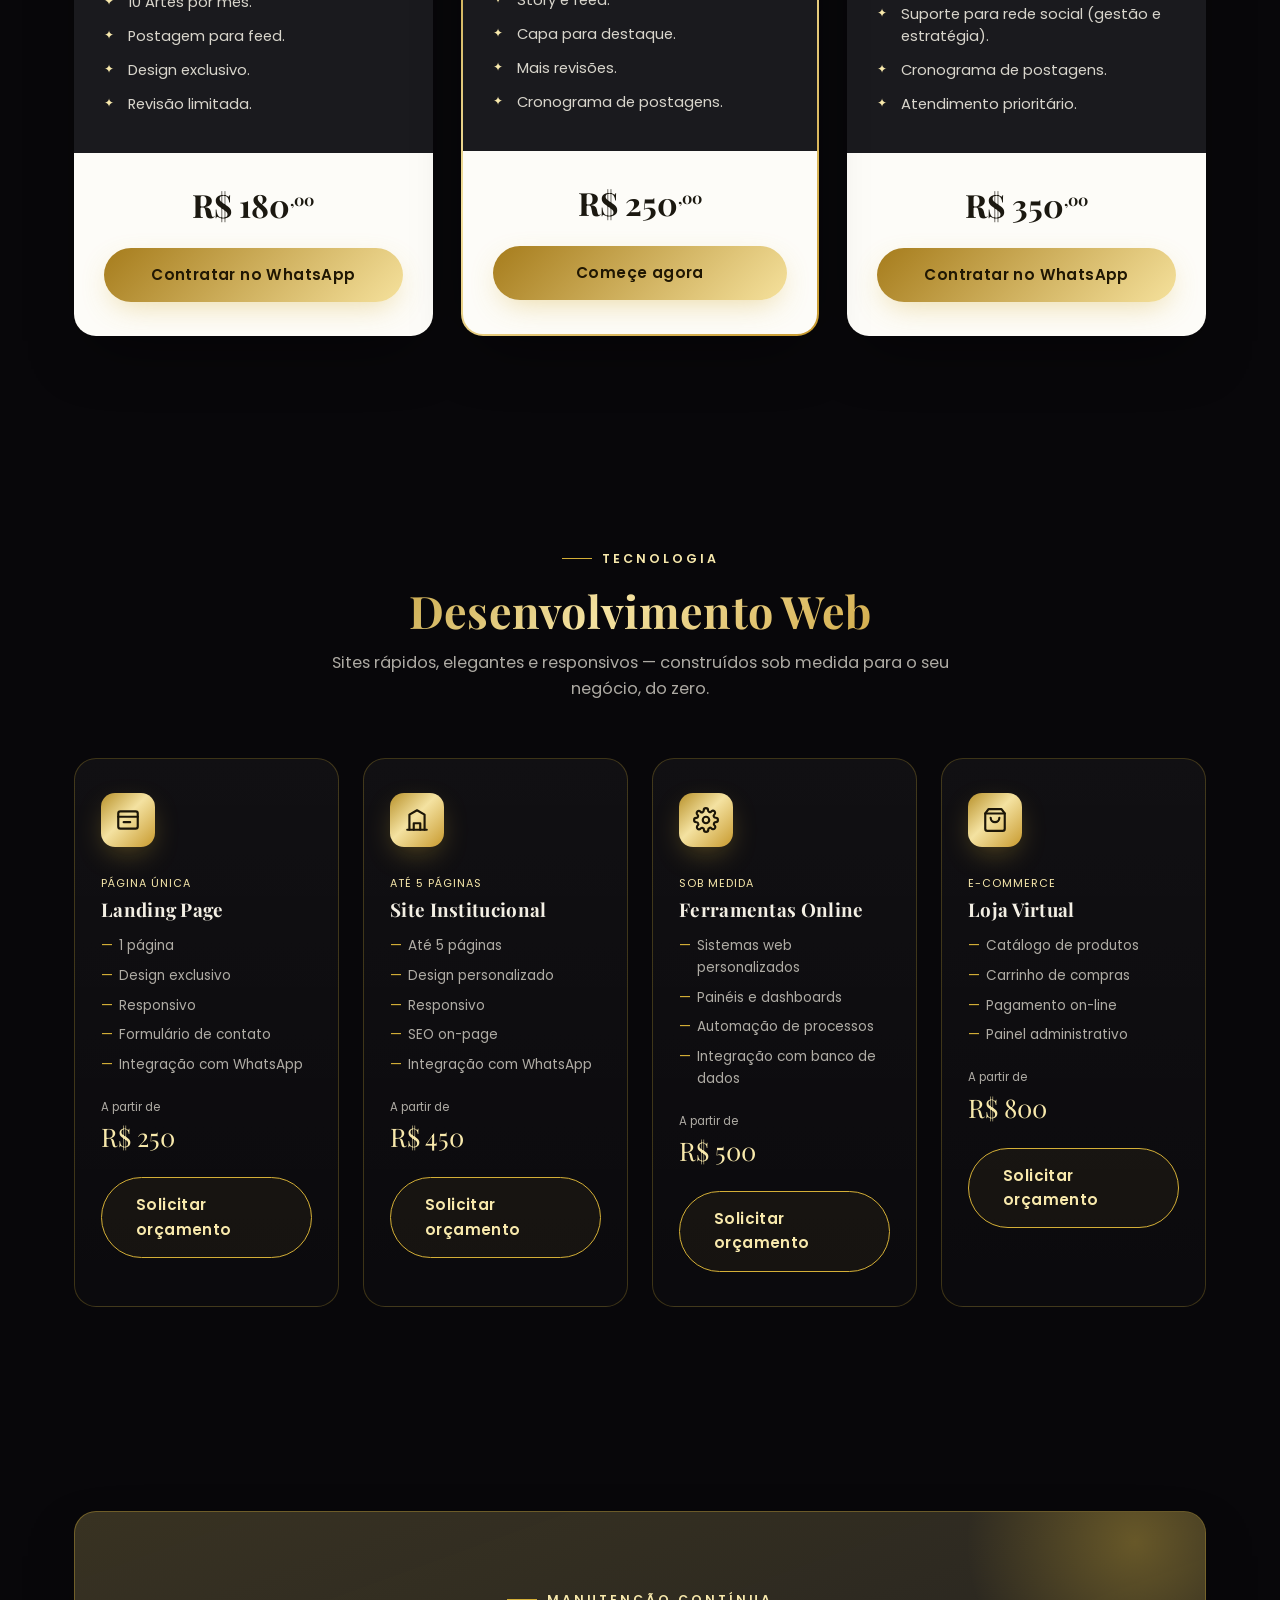
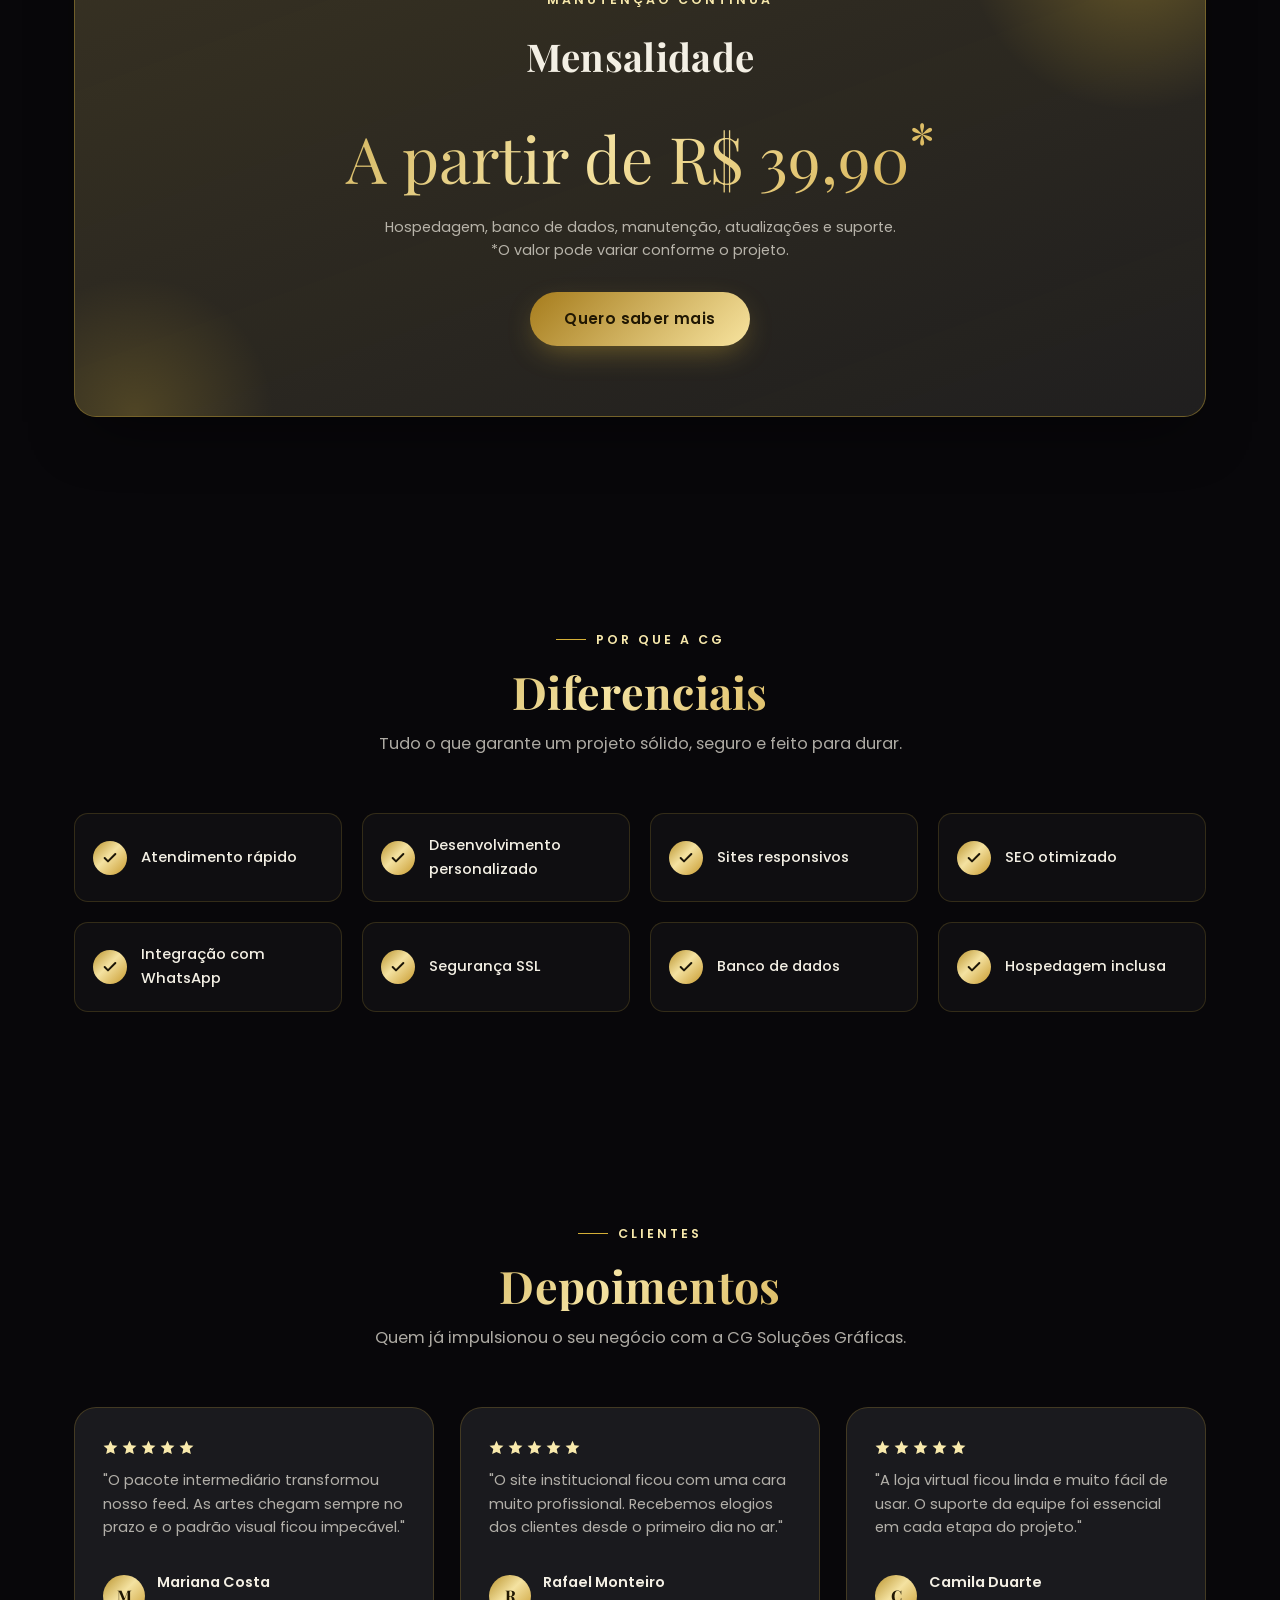
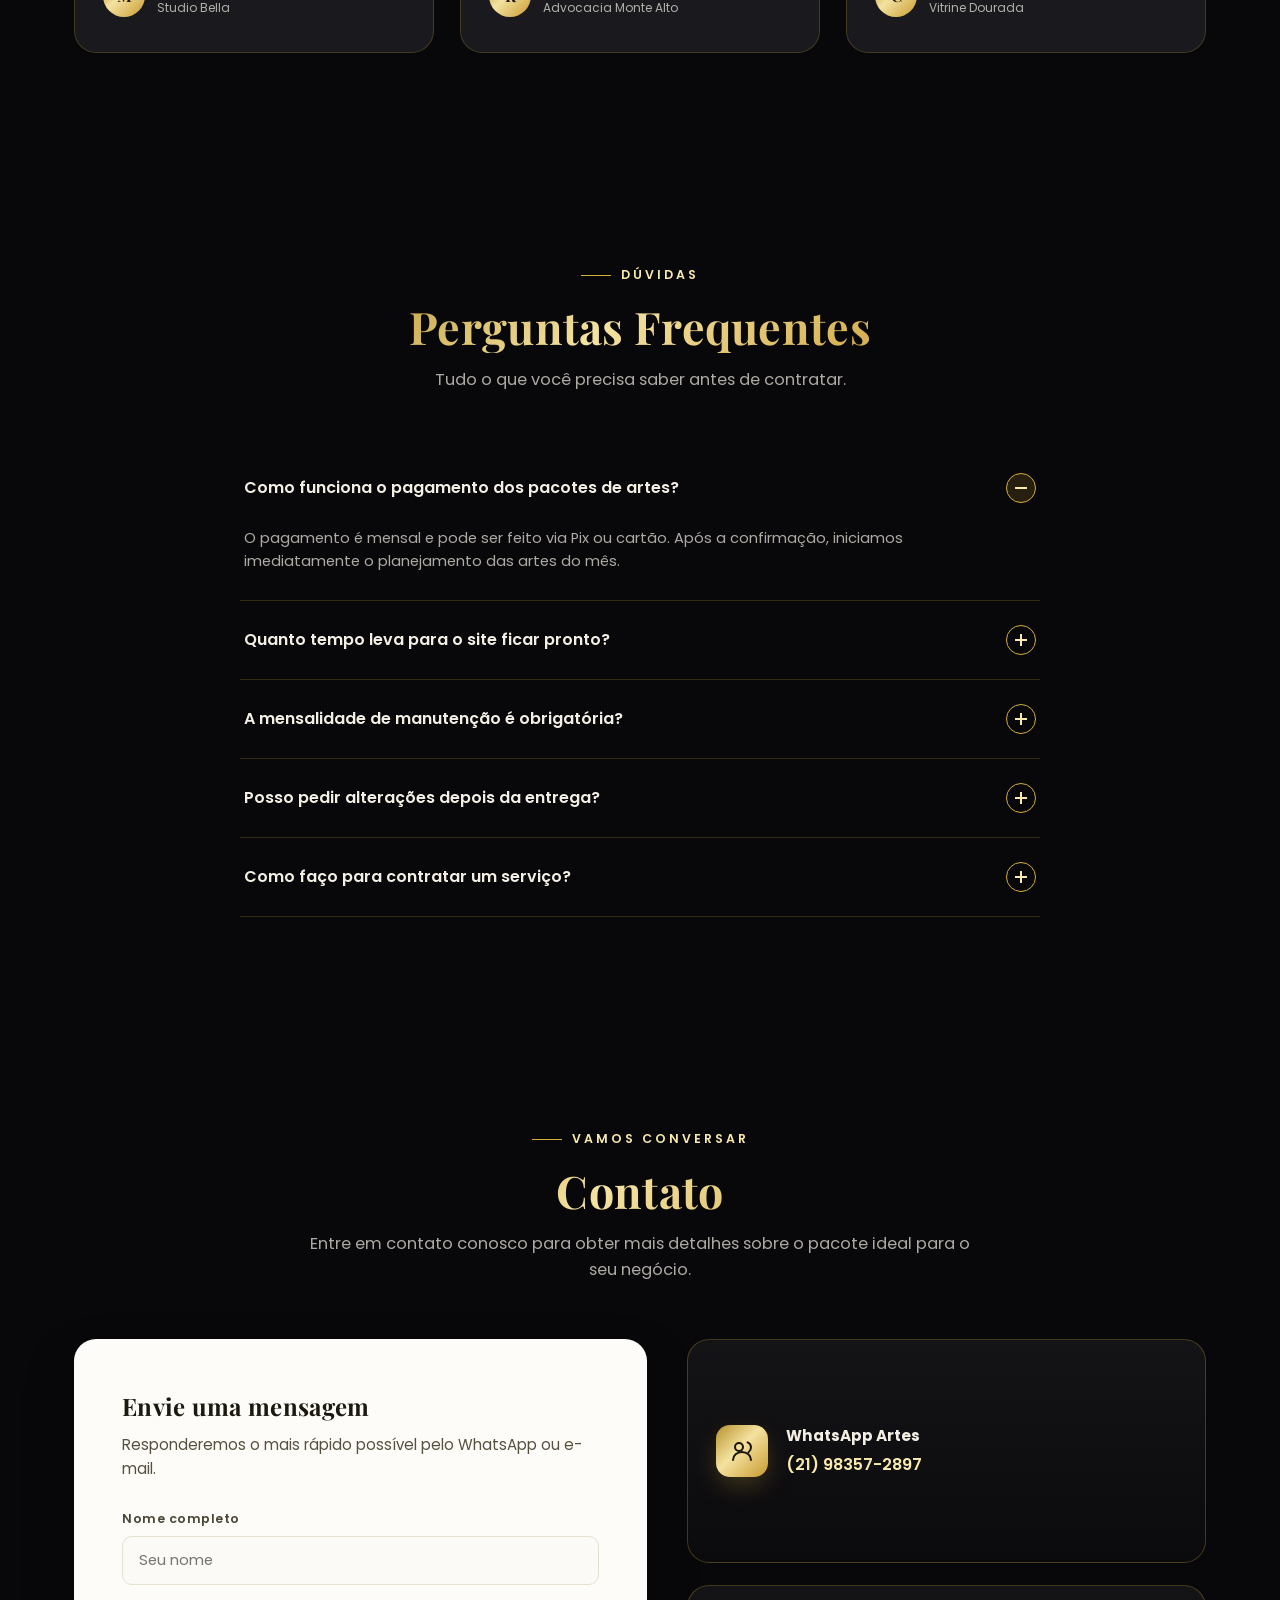
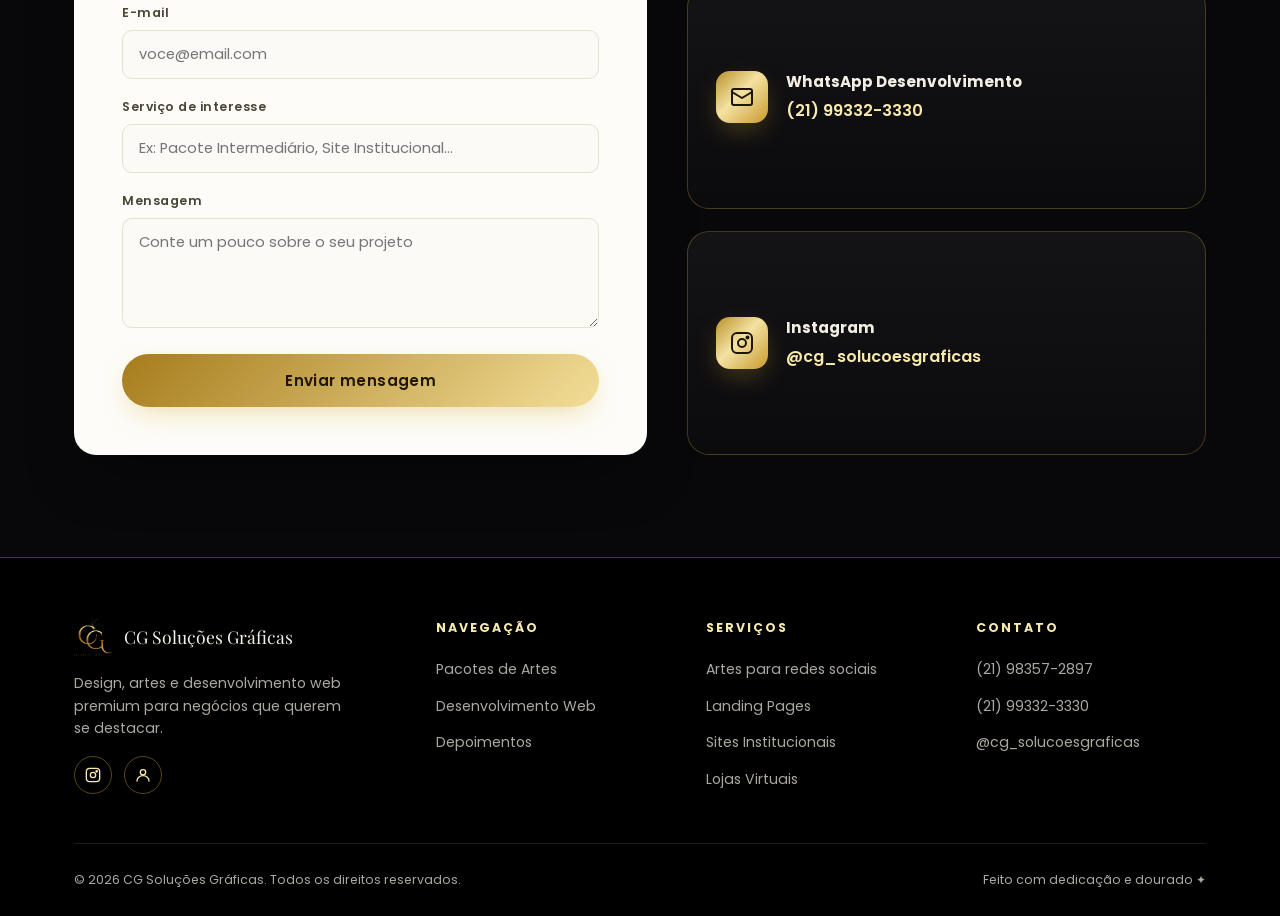
==== commit b59013d0: "Add files via upload" ====
--- a/index.html
+++ b/index.html
@@ -53,7 +53,6 @@
   <div class="container">
     <div class="hero-frame">
       <div class="hero-logo-wrap">
-        <div class="ring" aria-hidden="true"></div>
         <img src="[data-uri]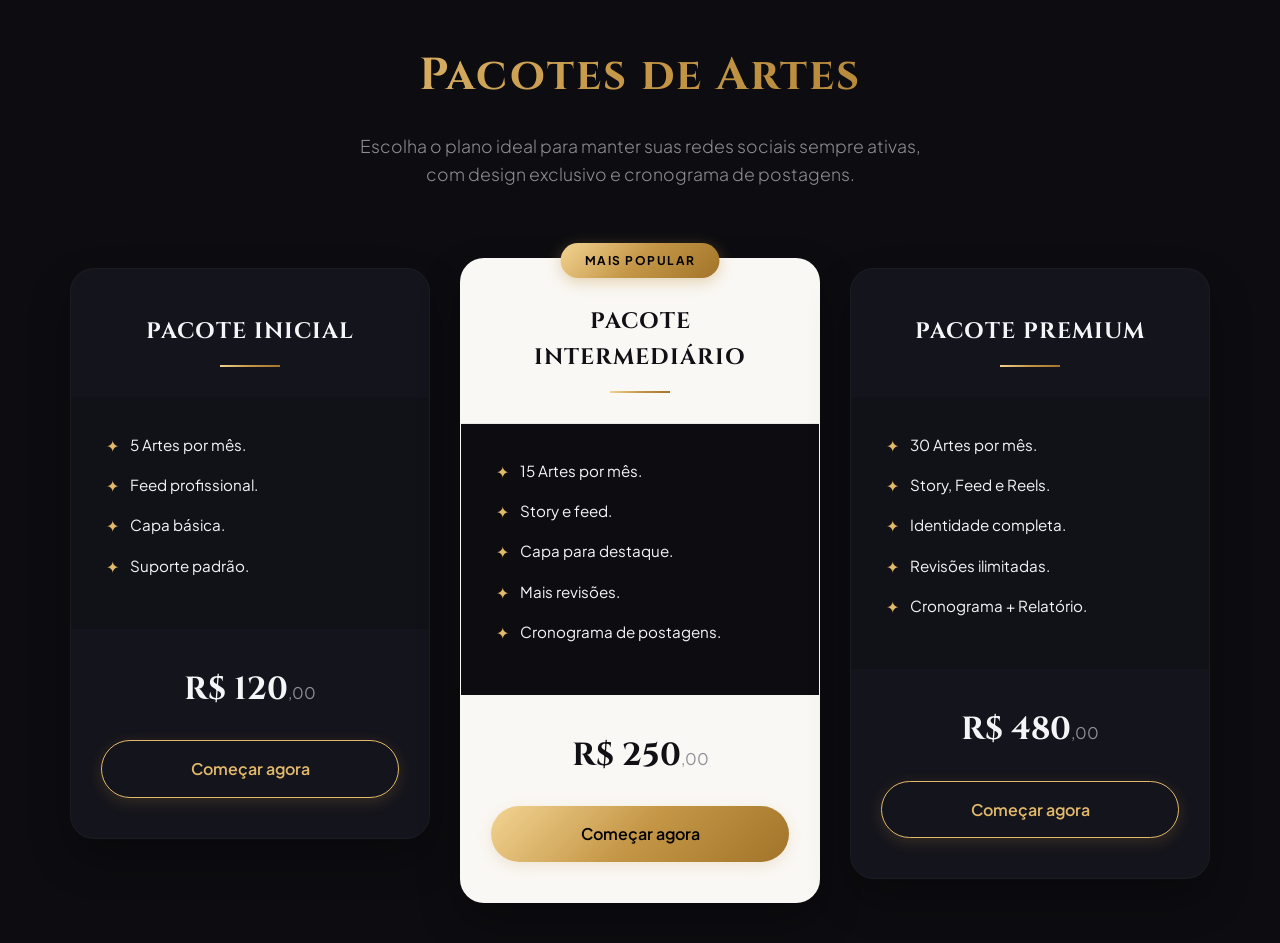
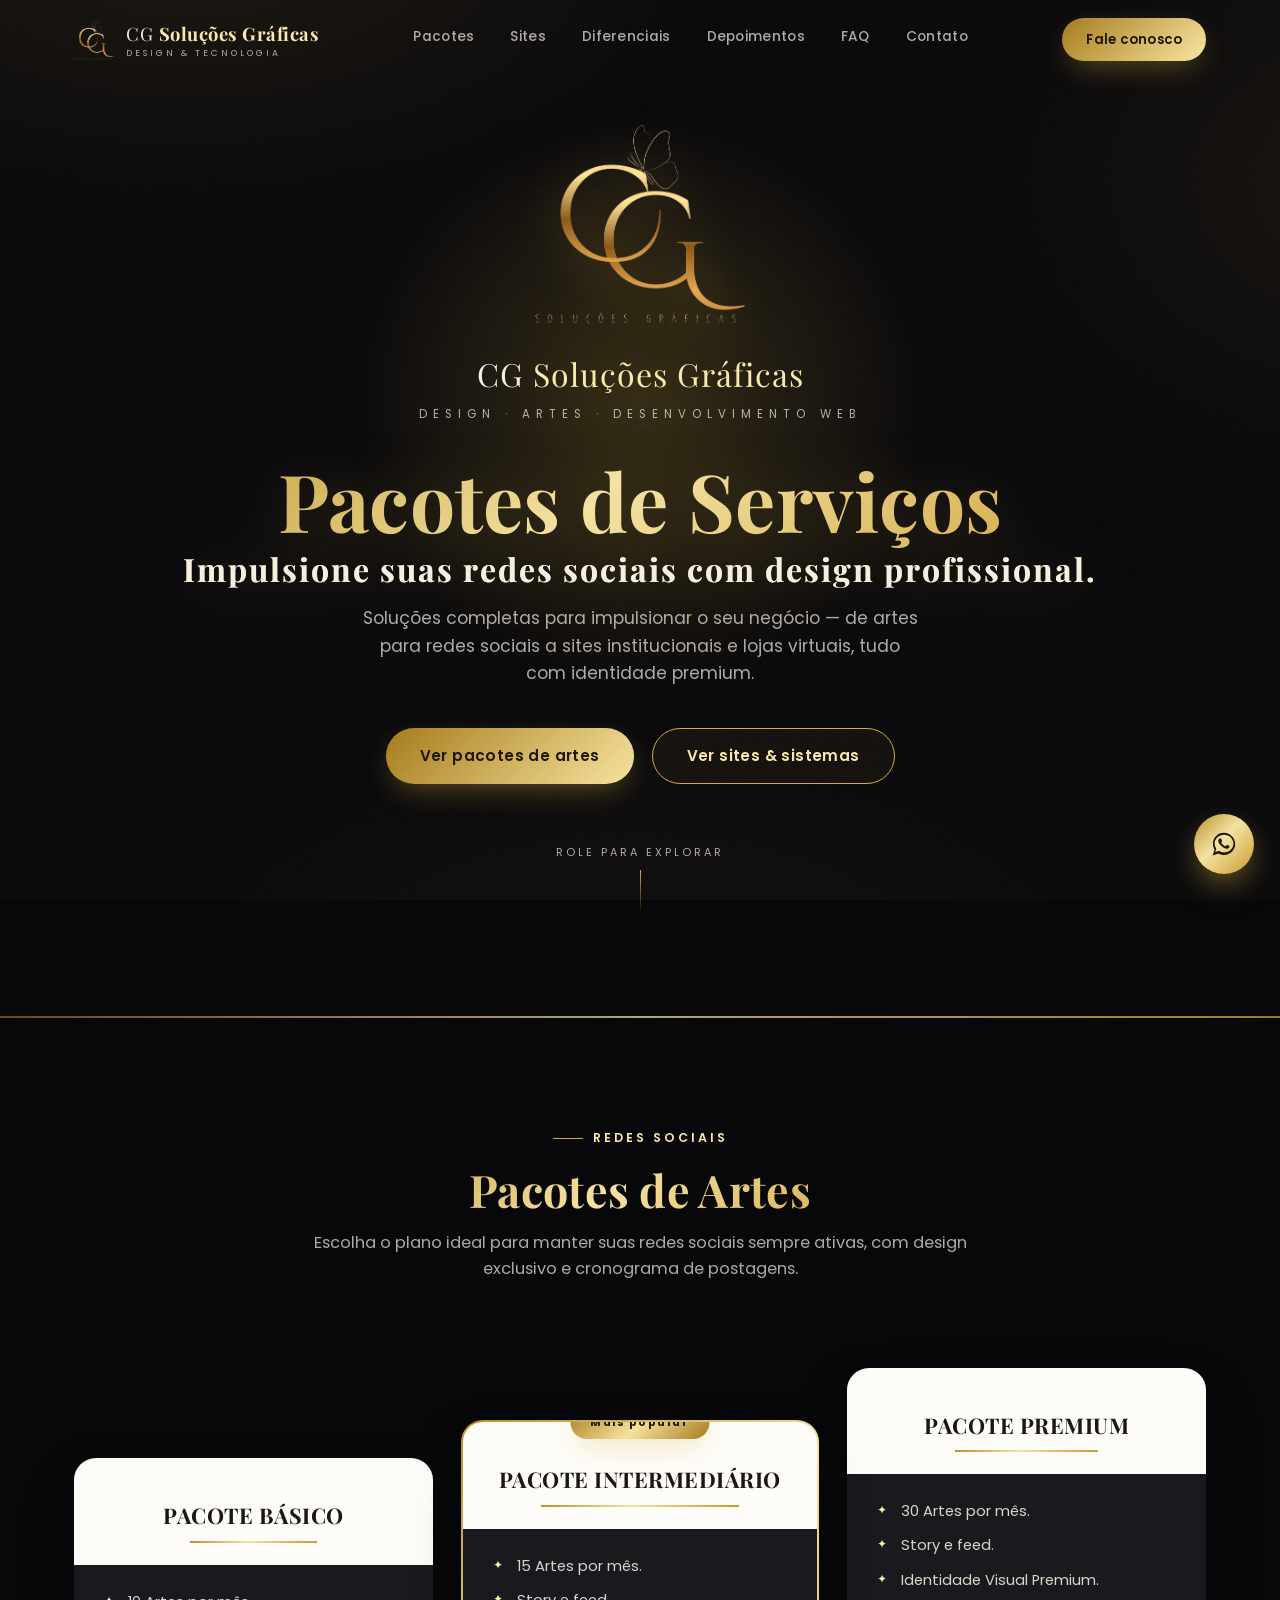
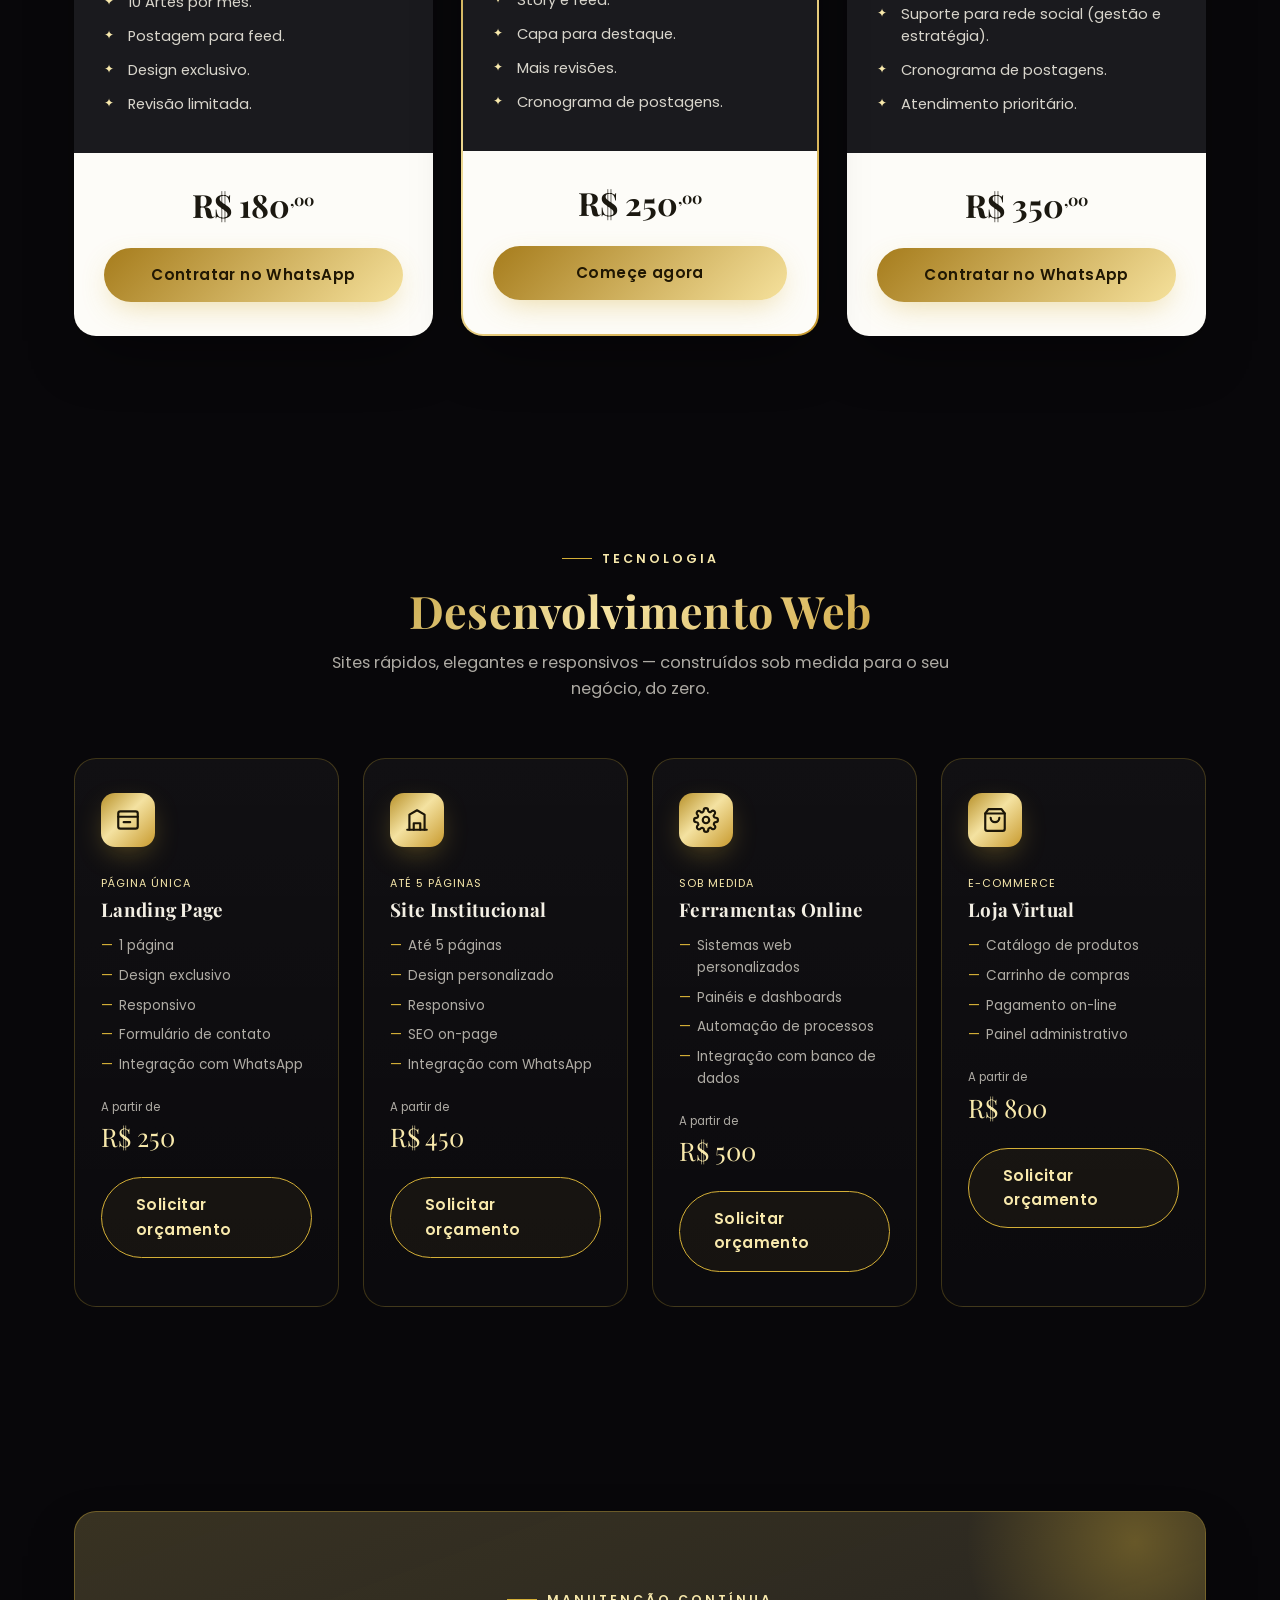
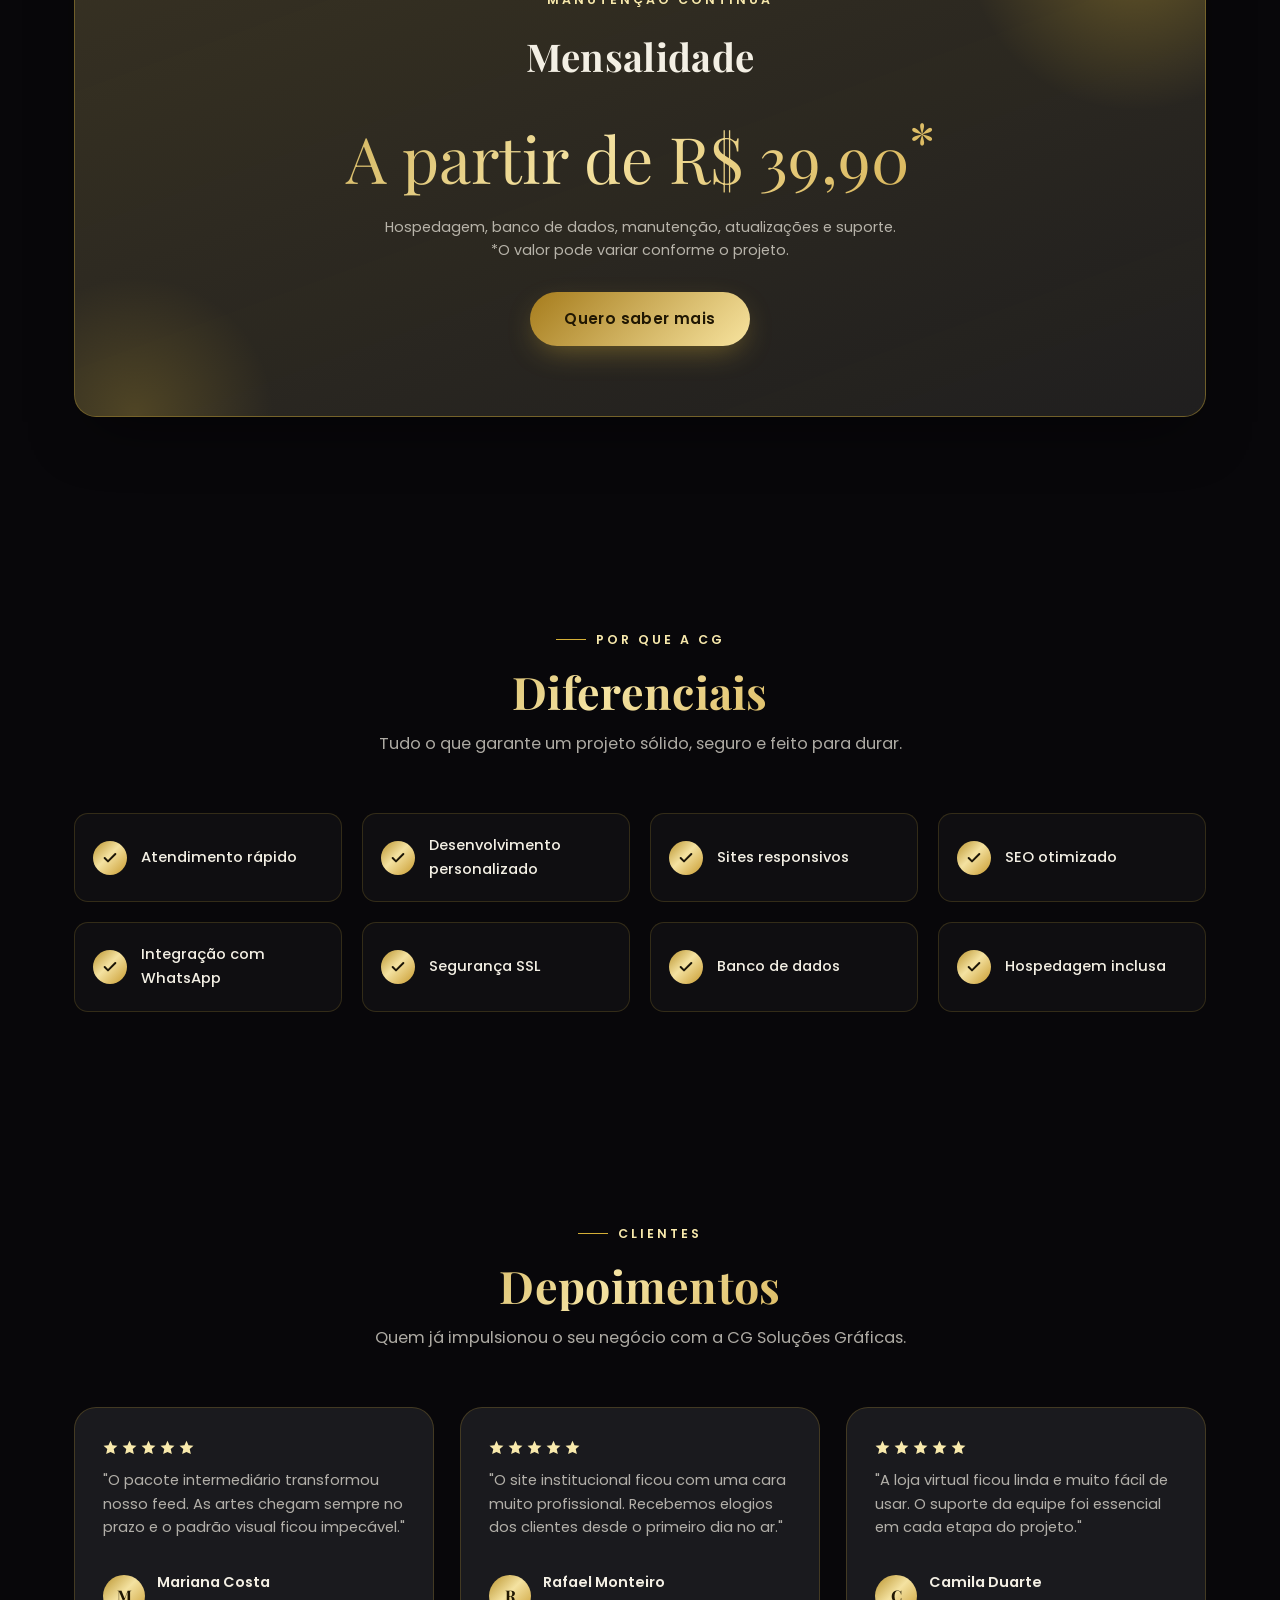
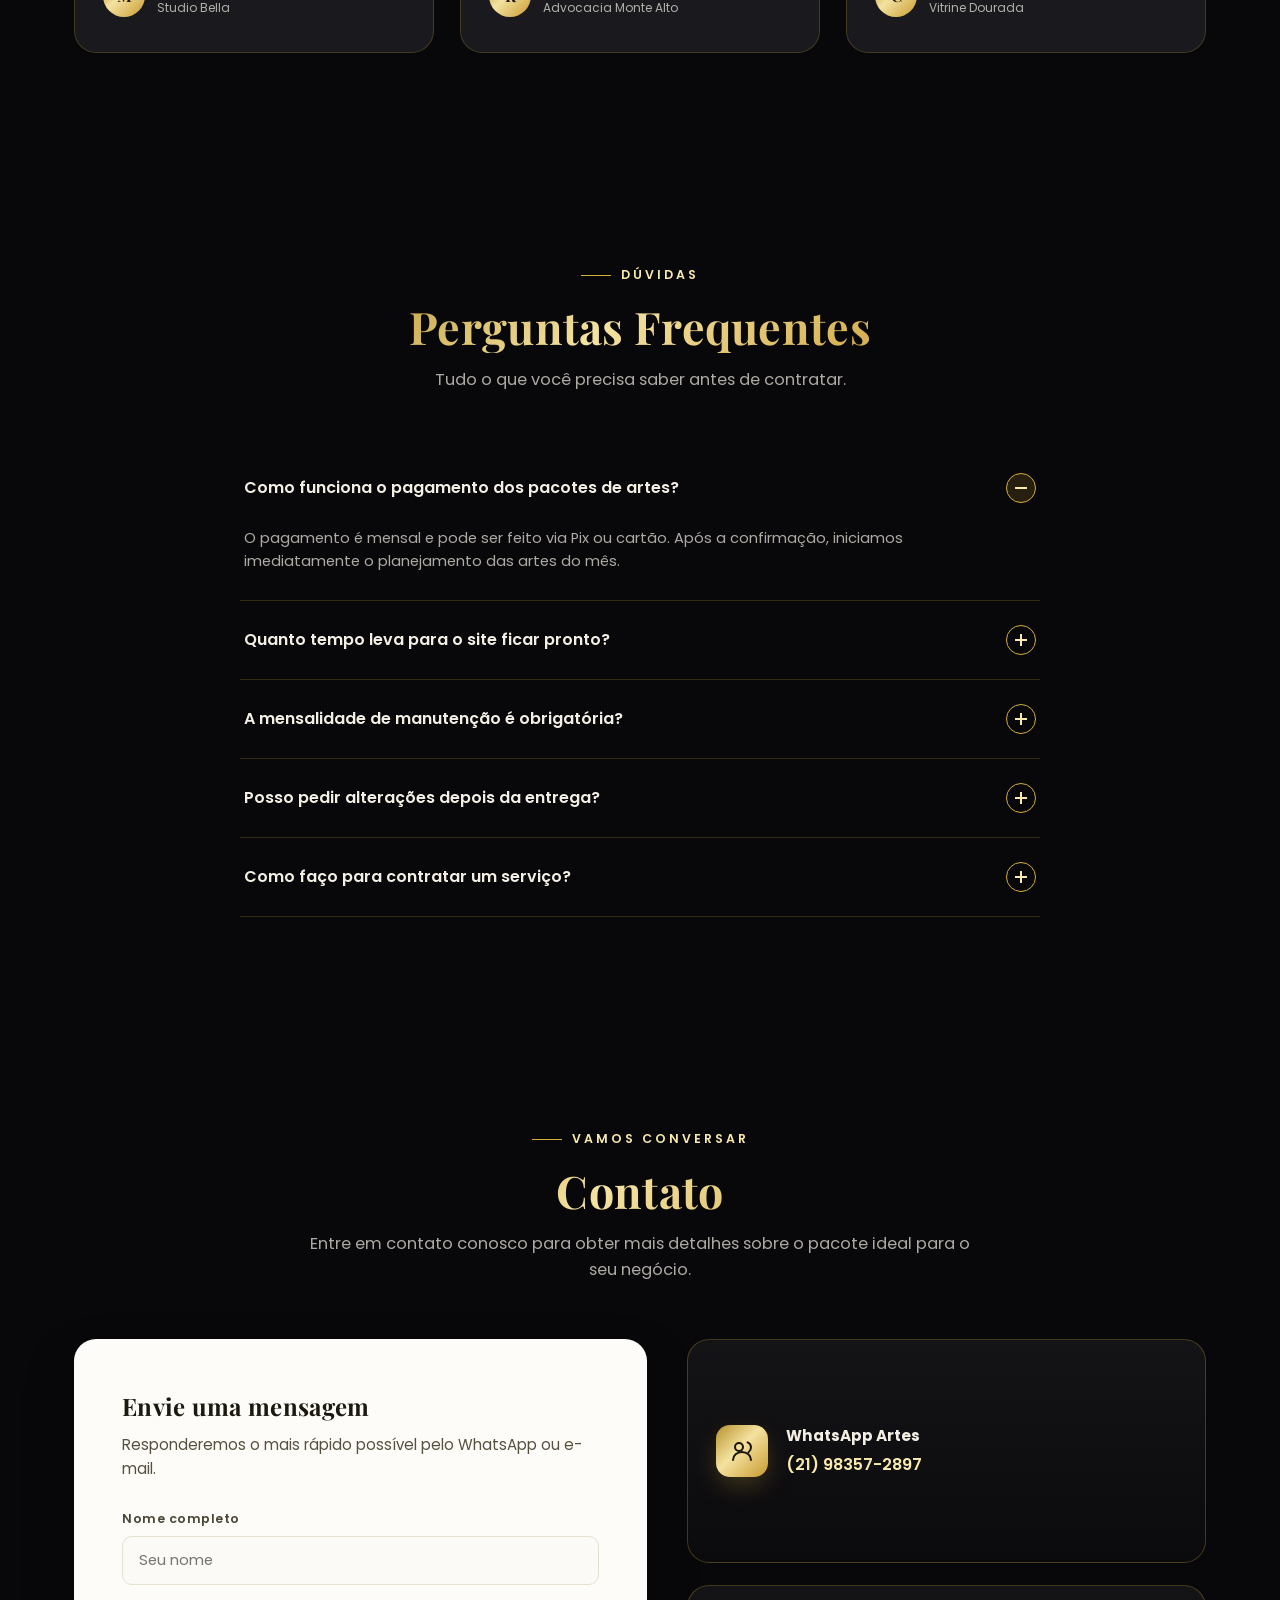
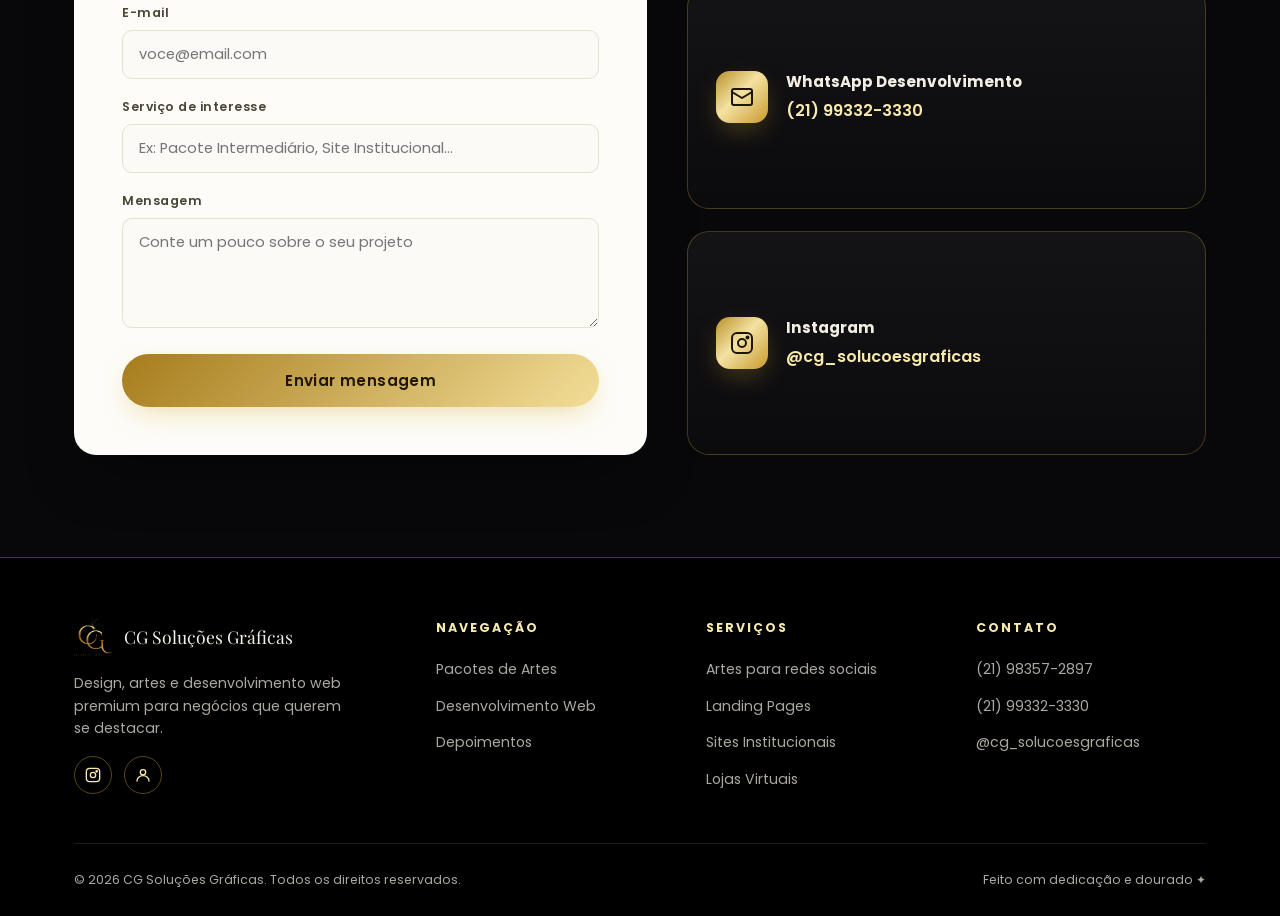
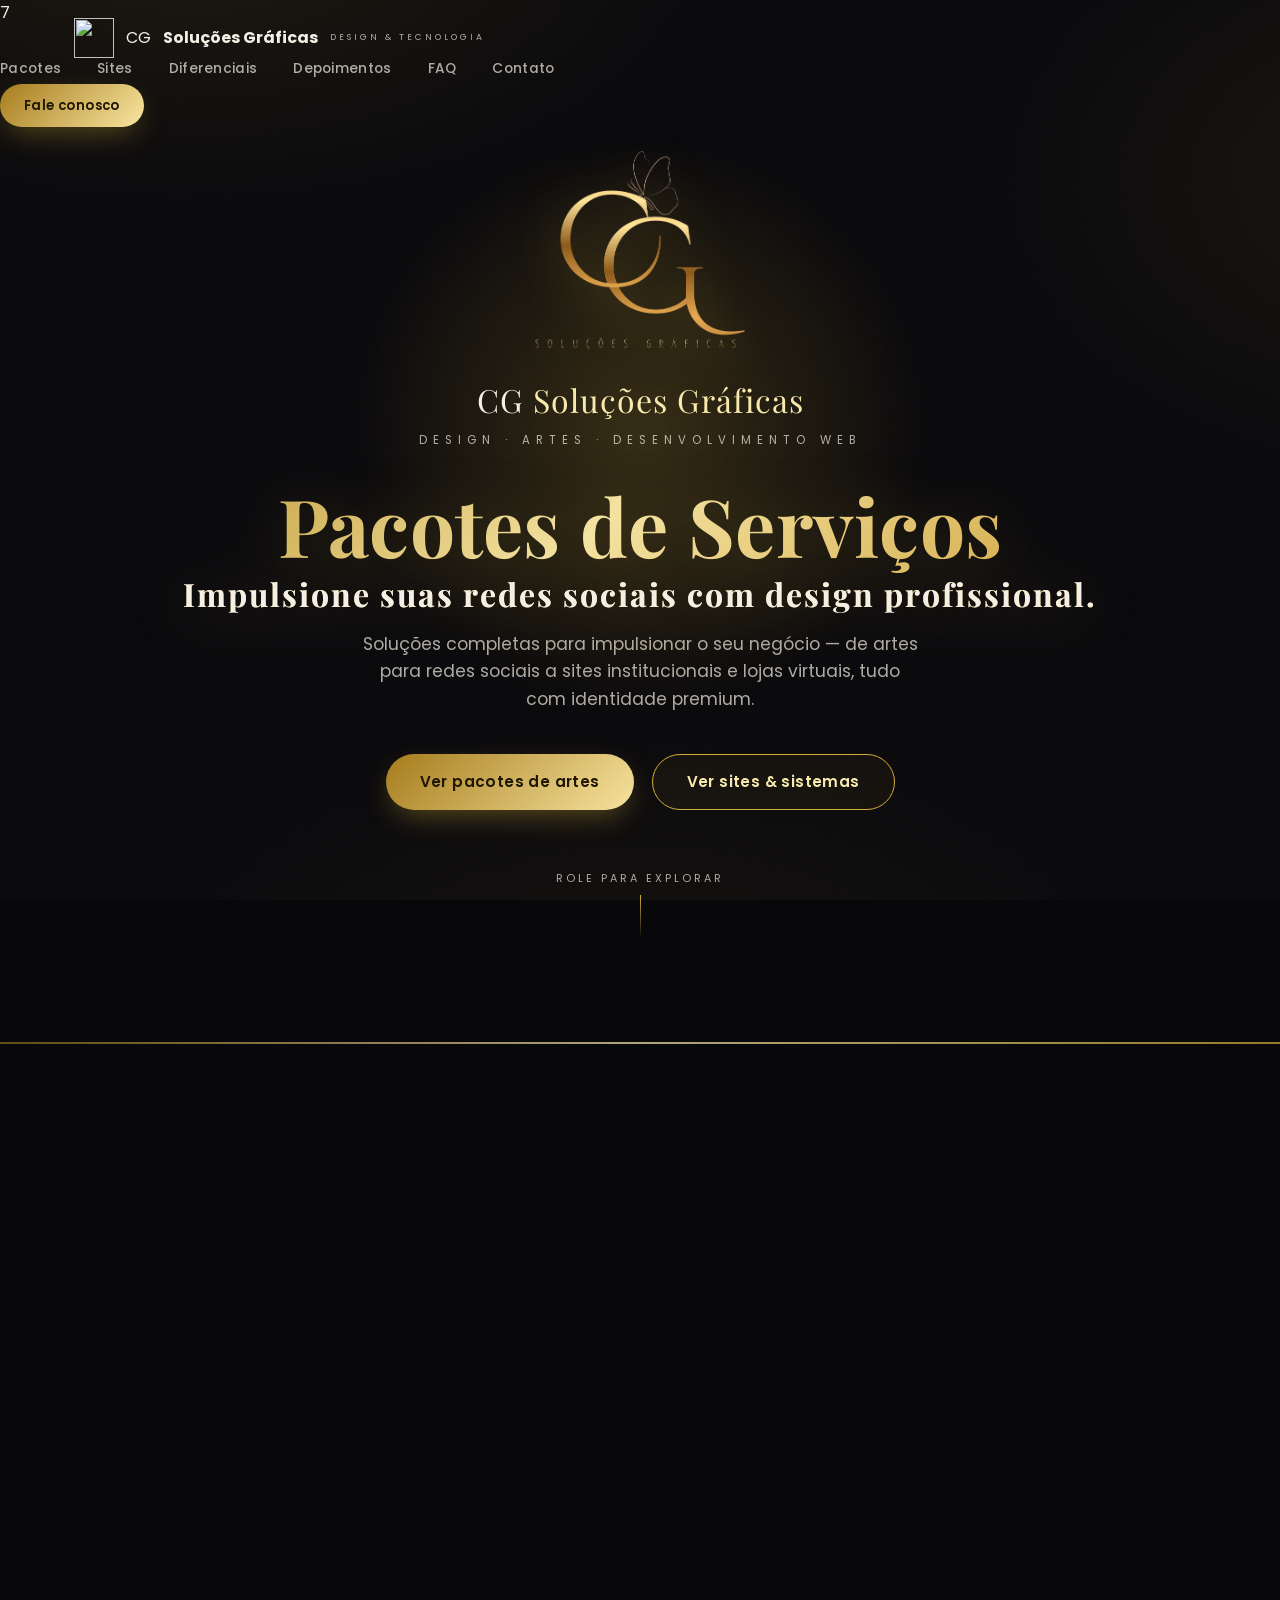
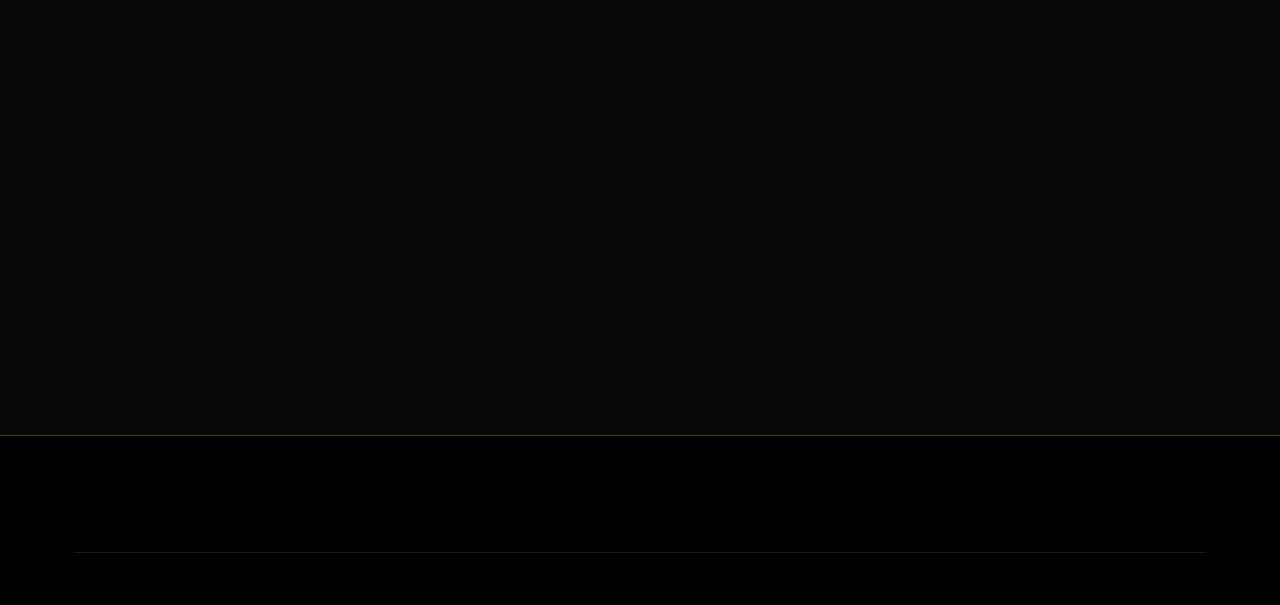
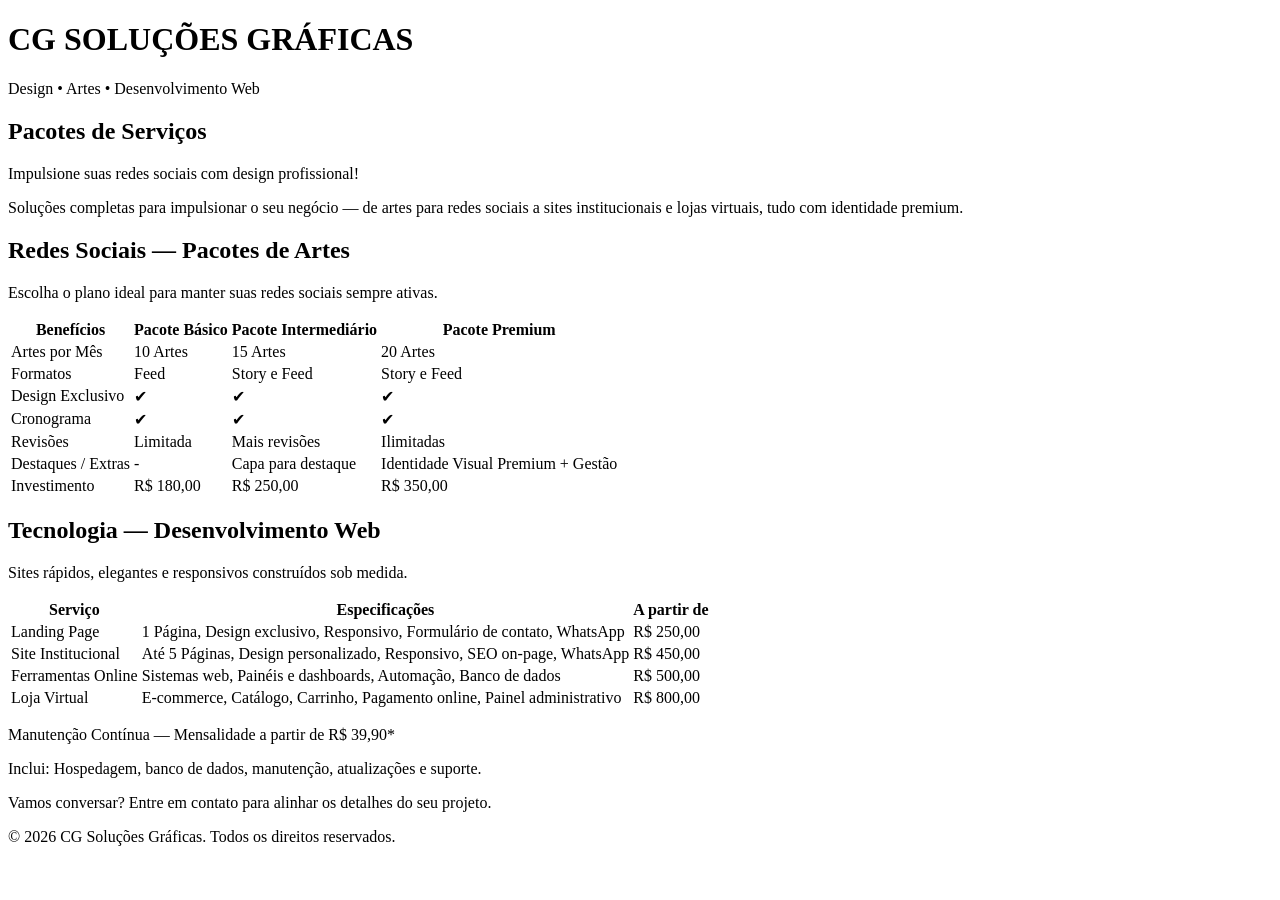
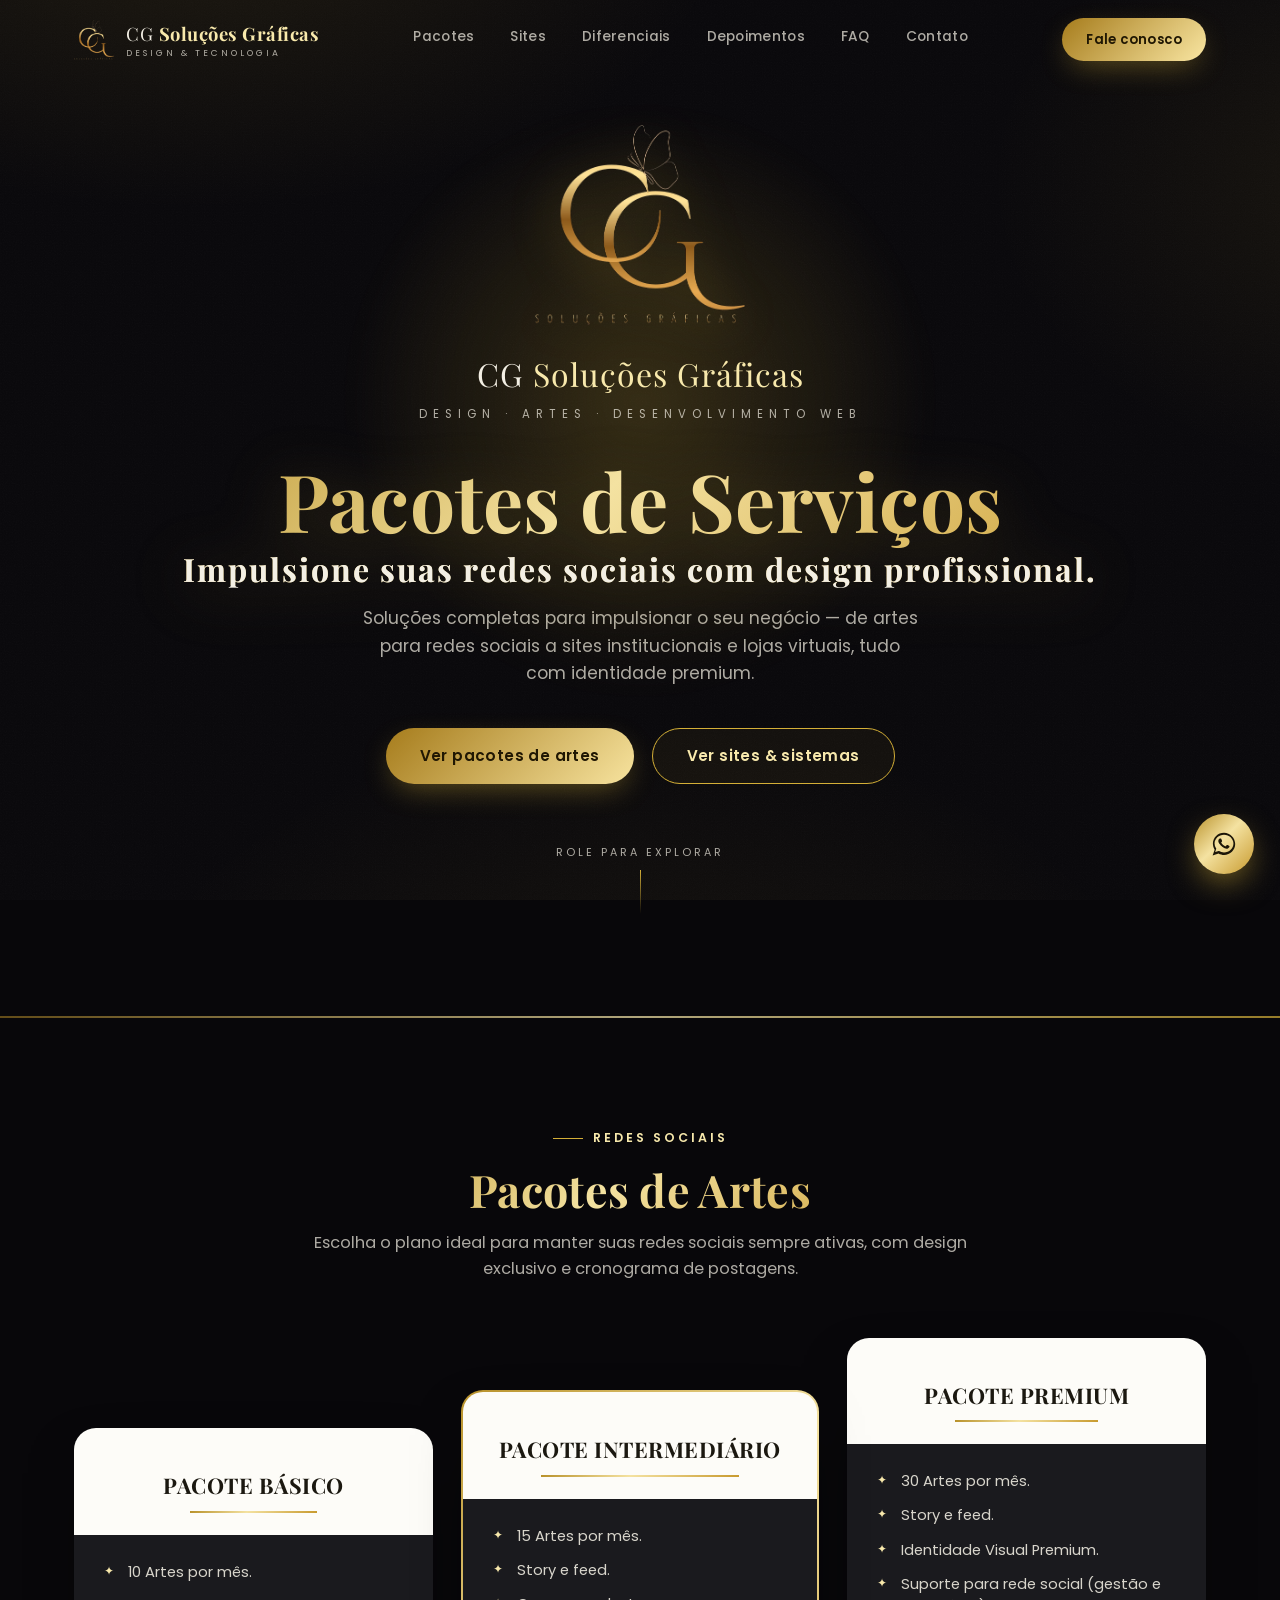
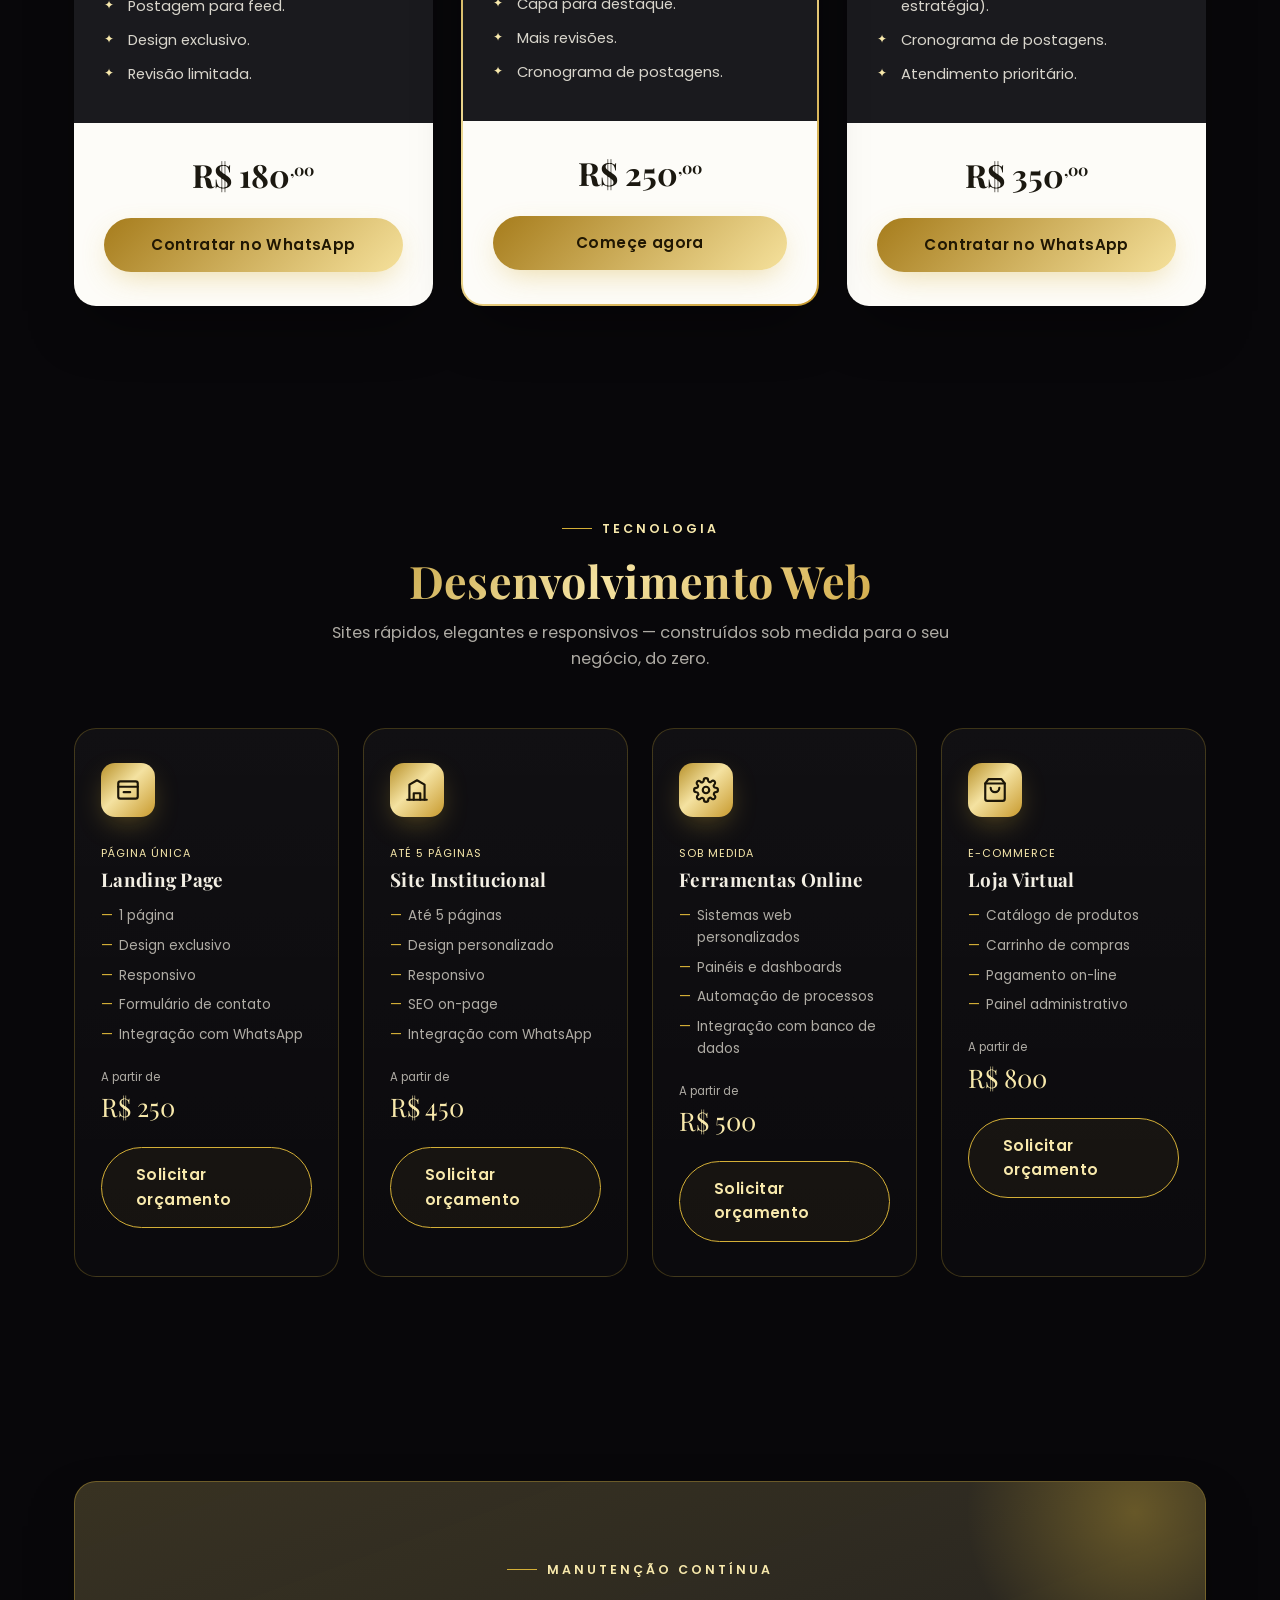
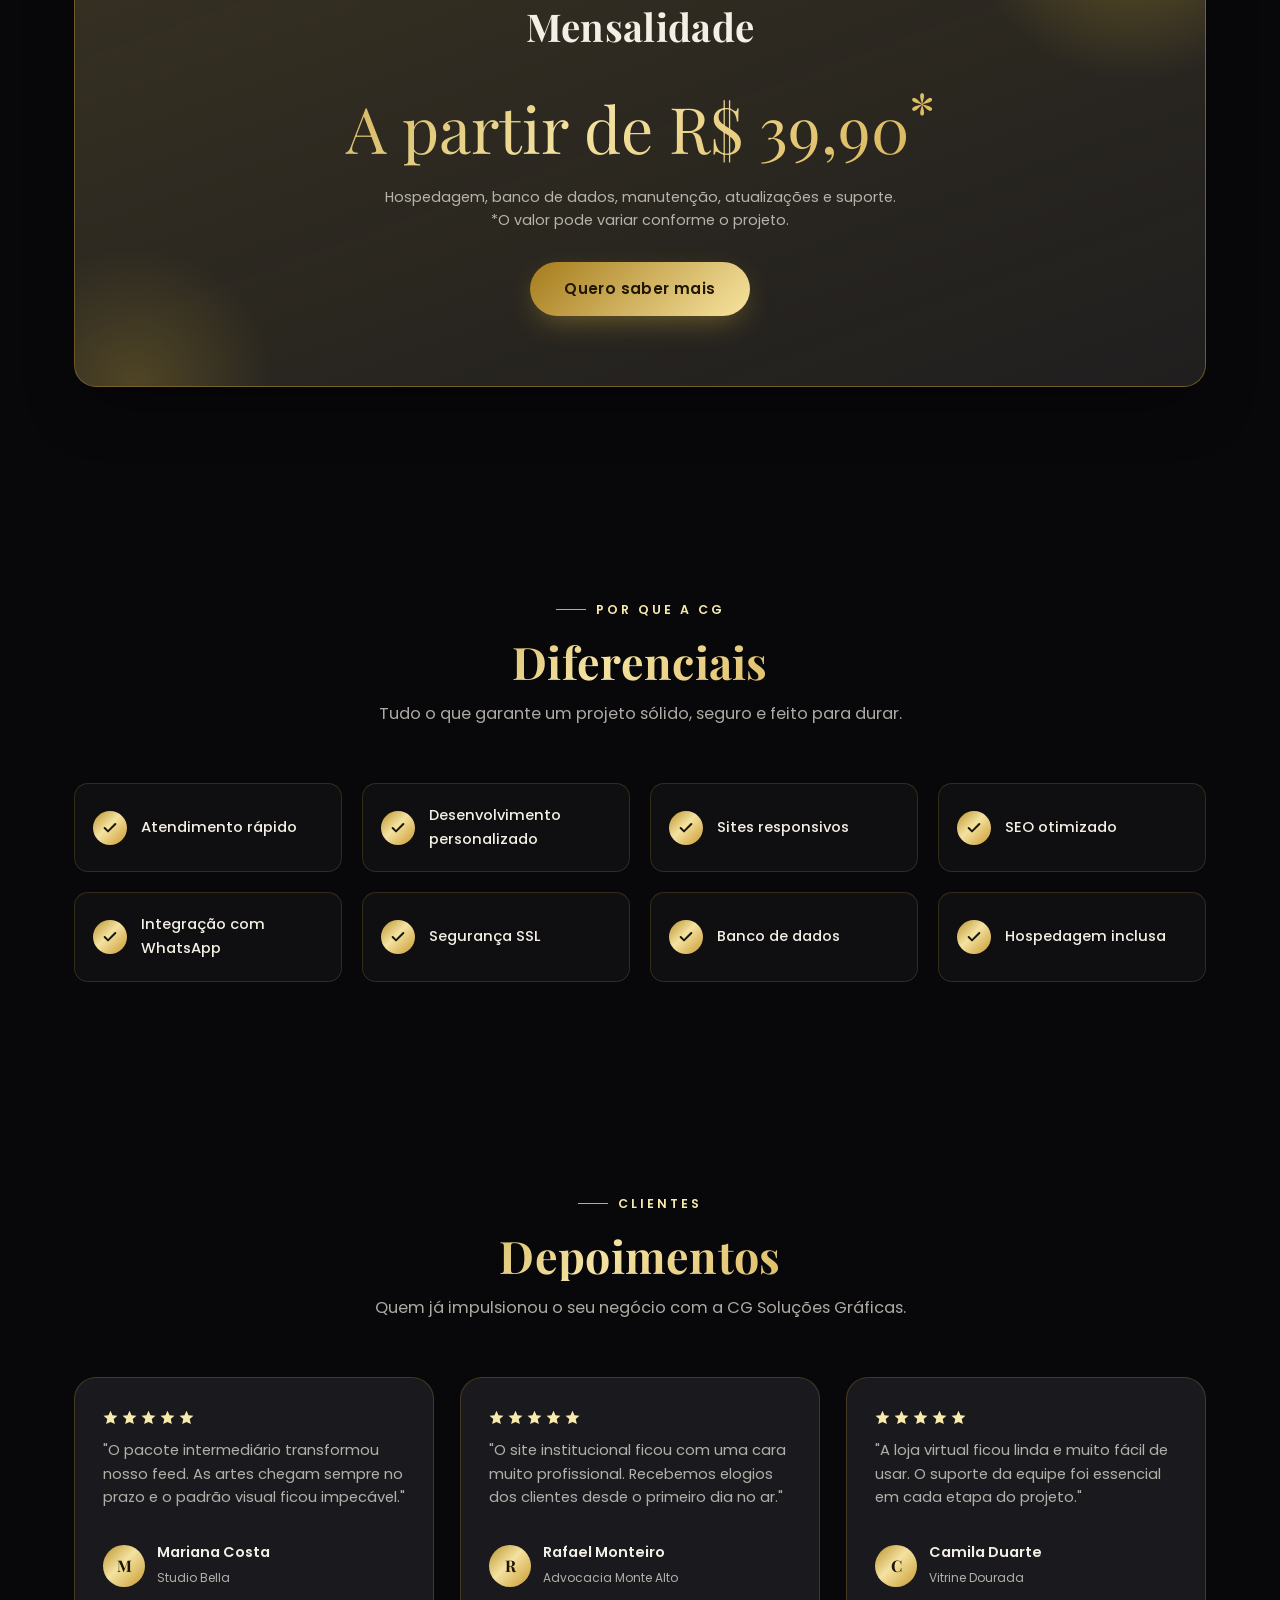
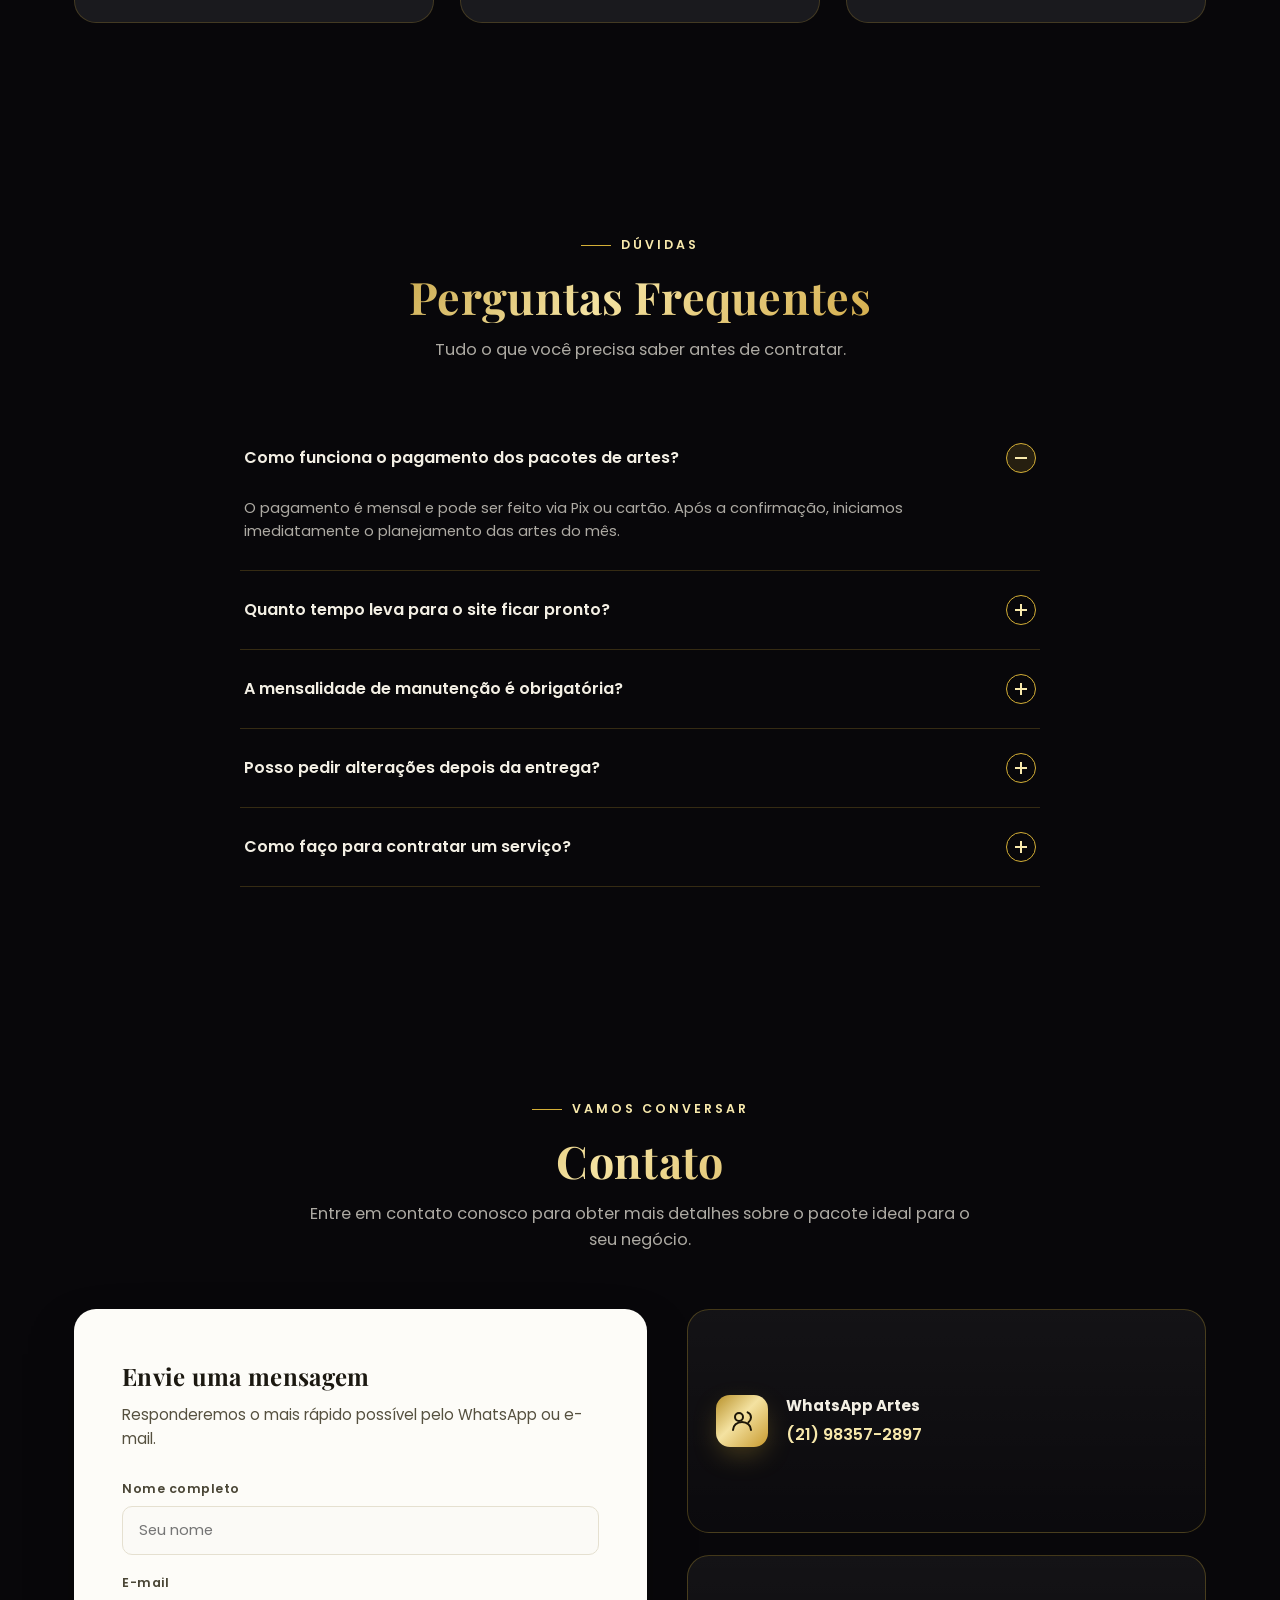
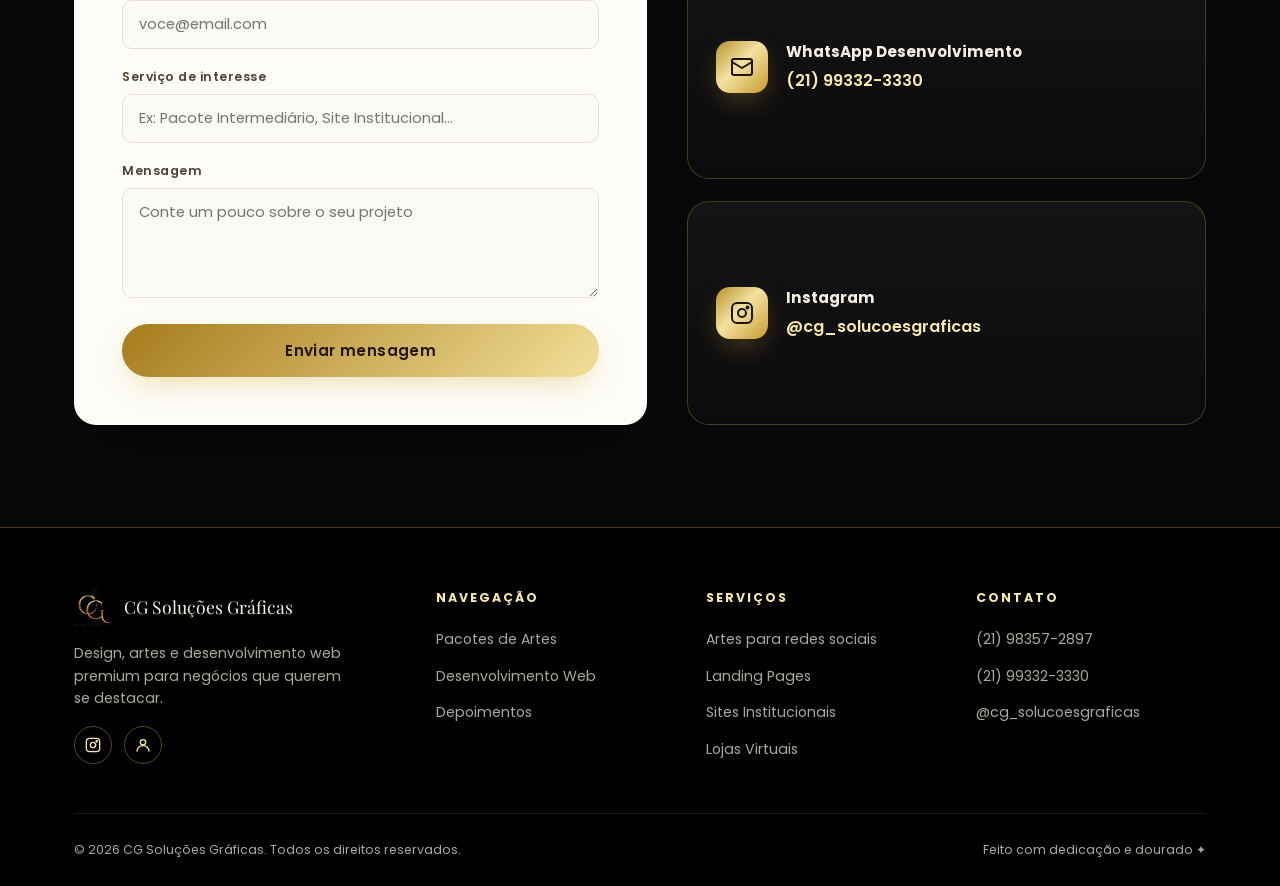
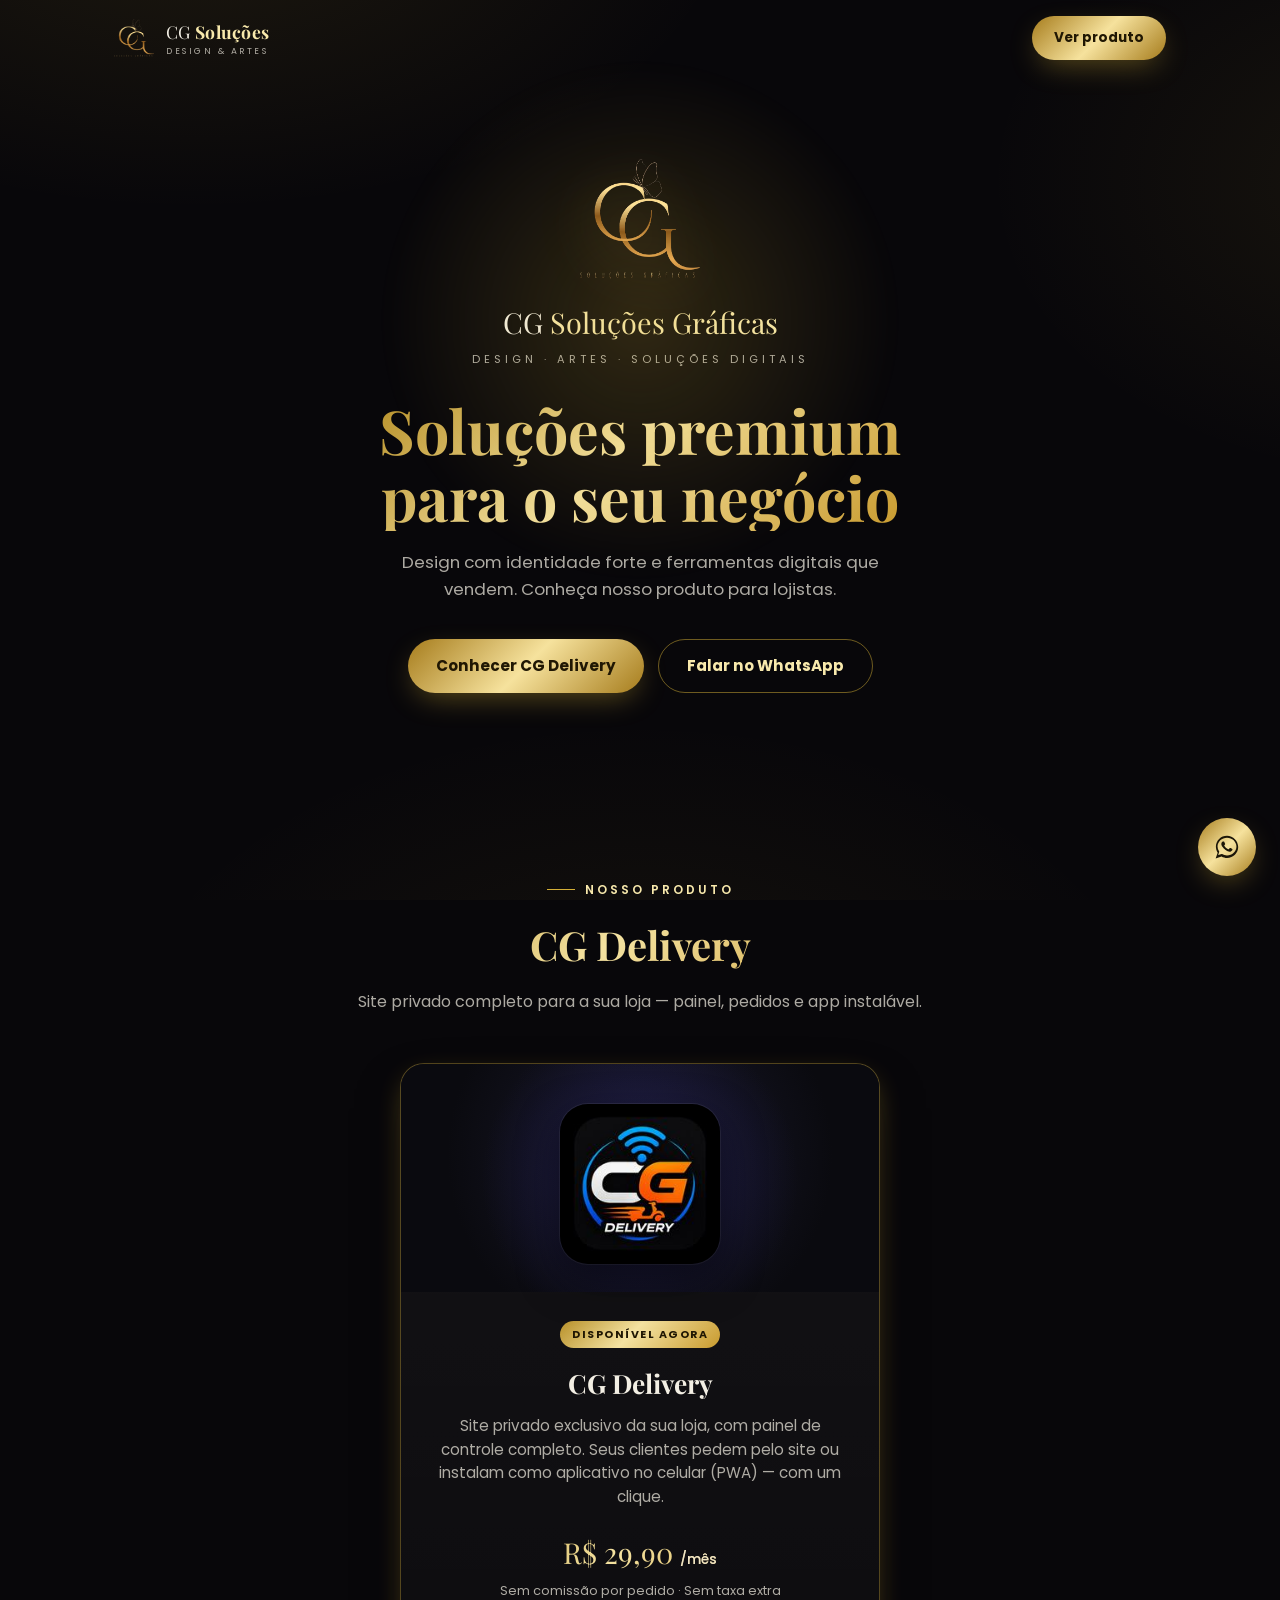
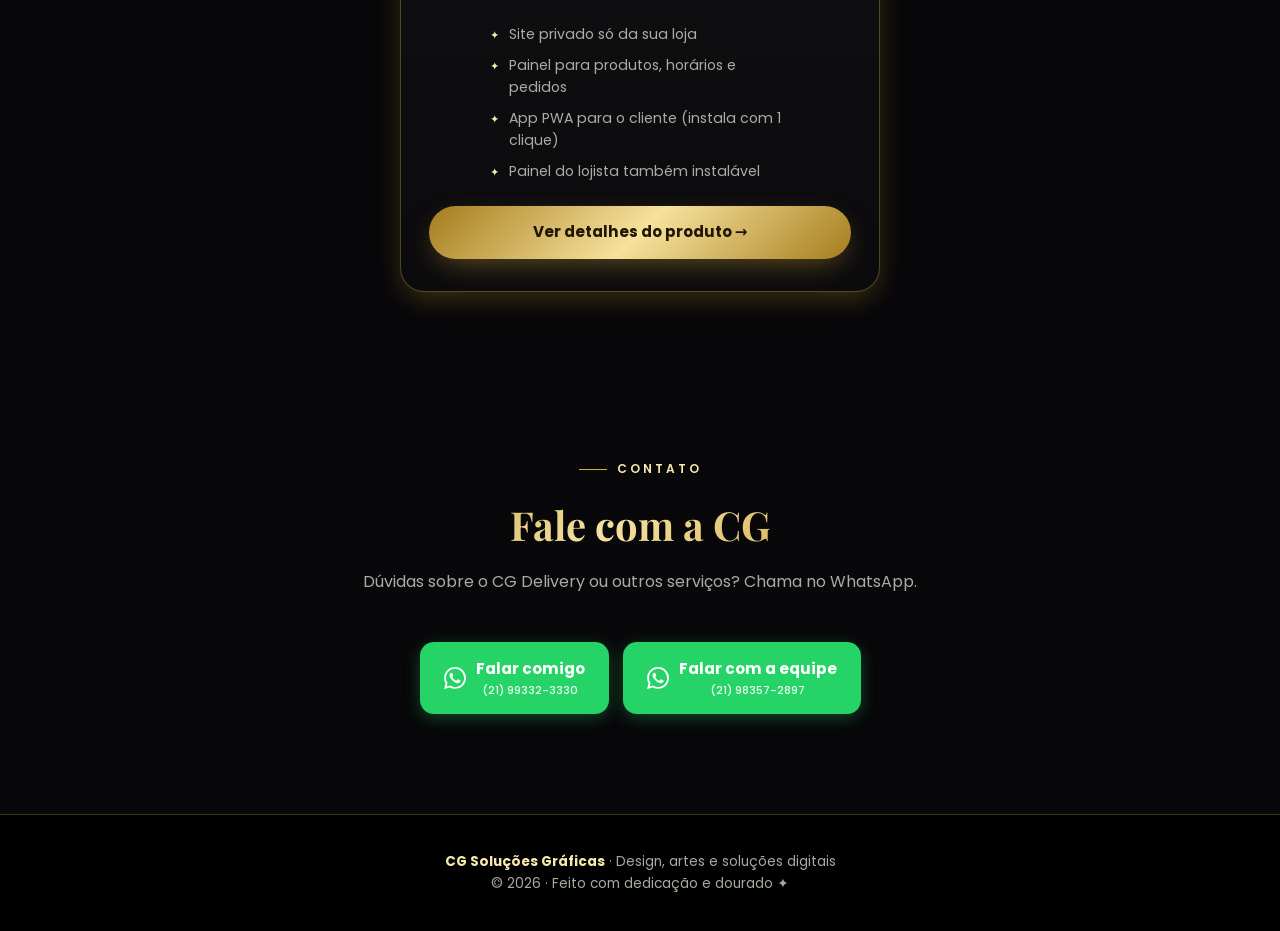
